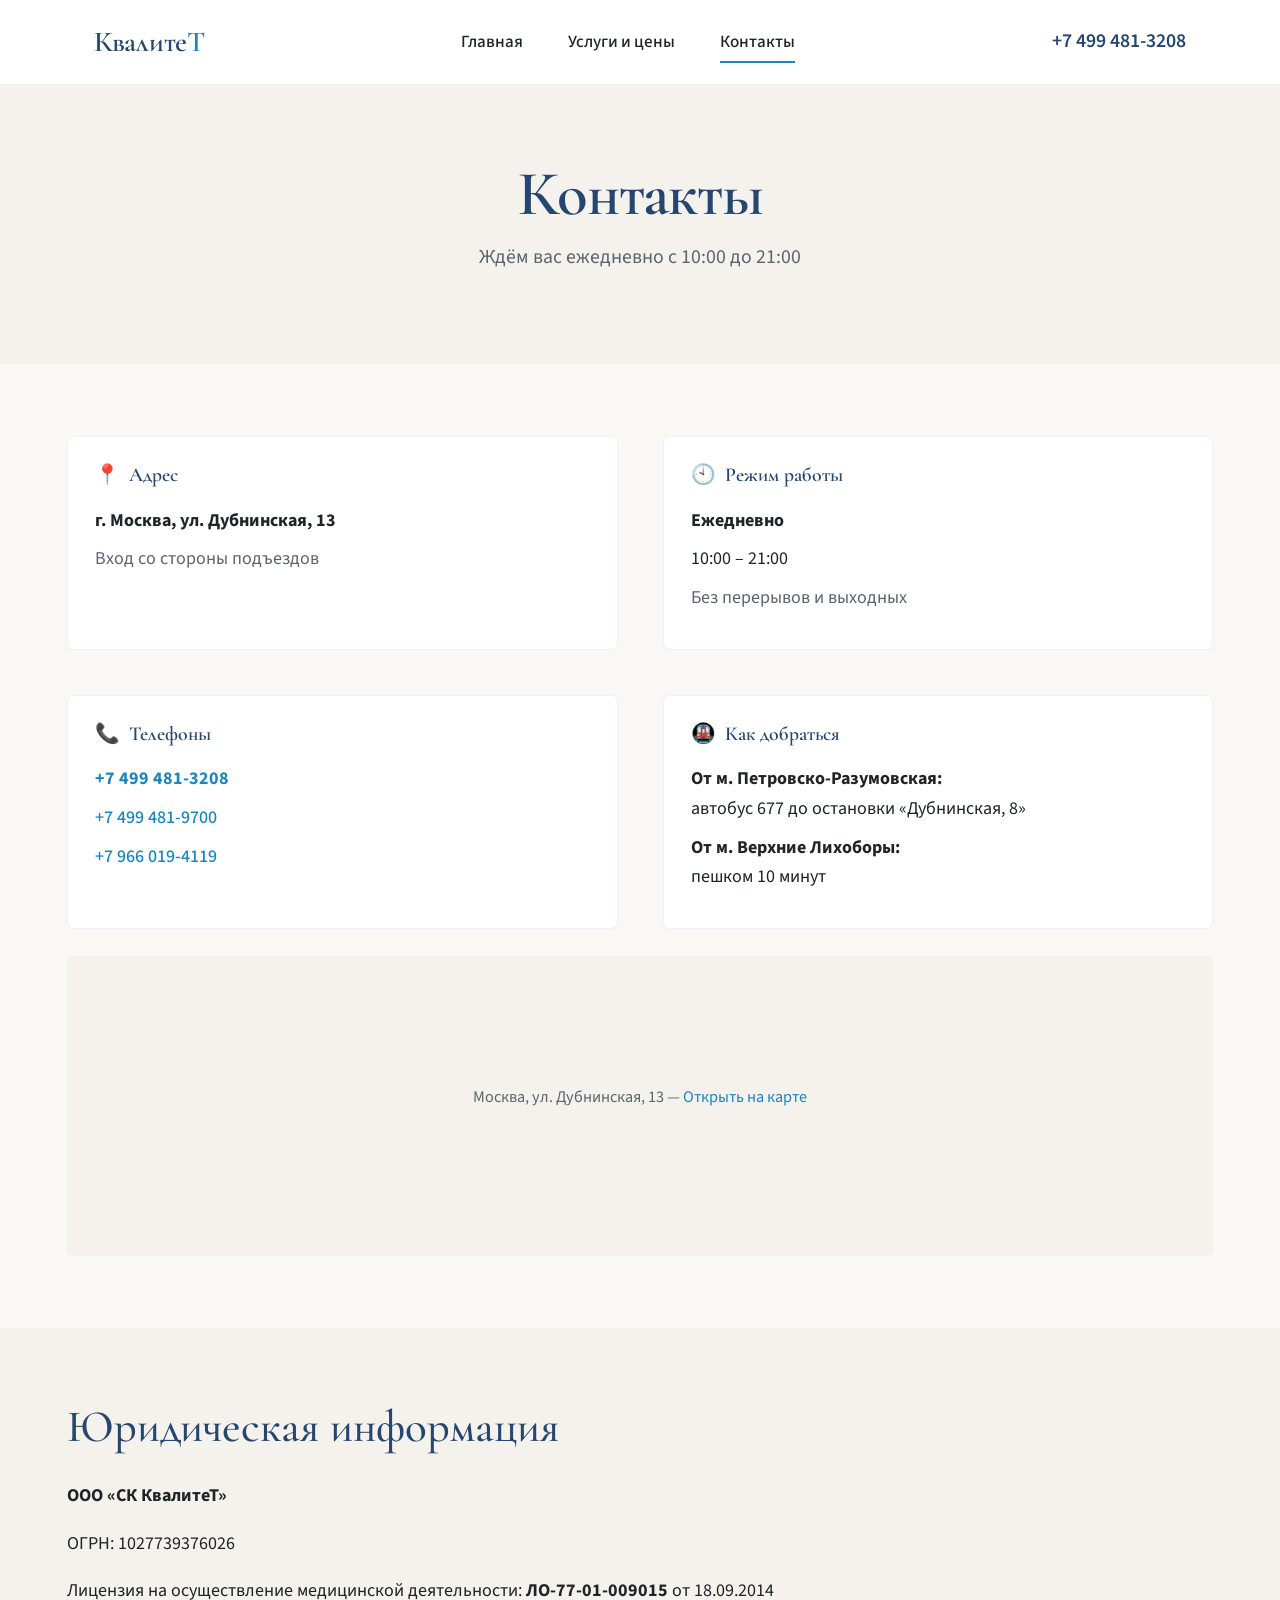
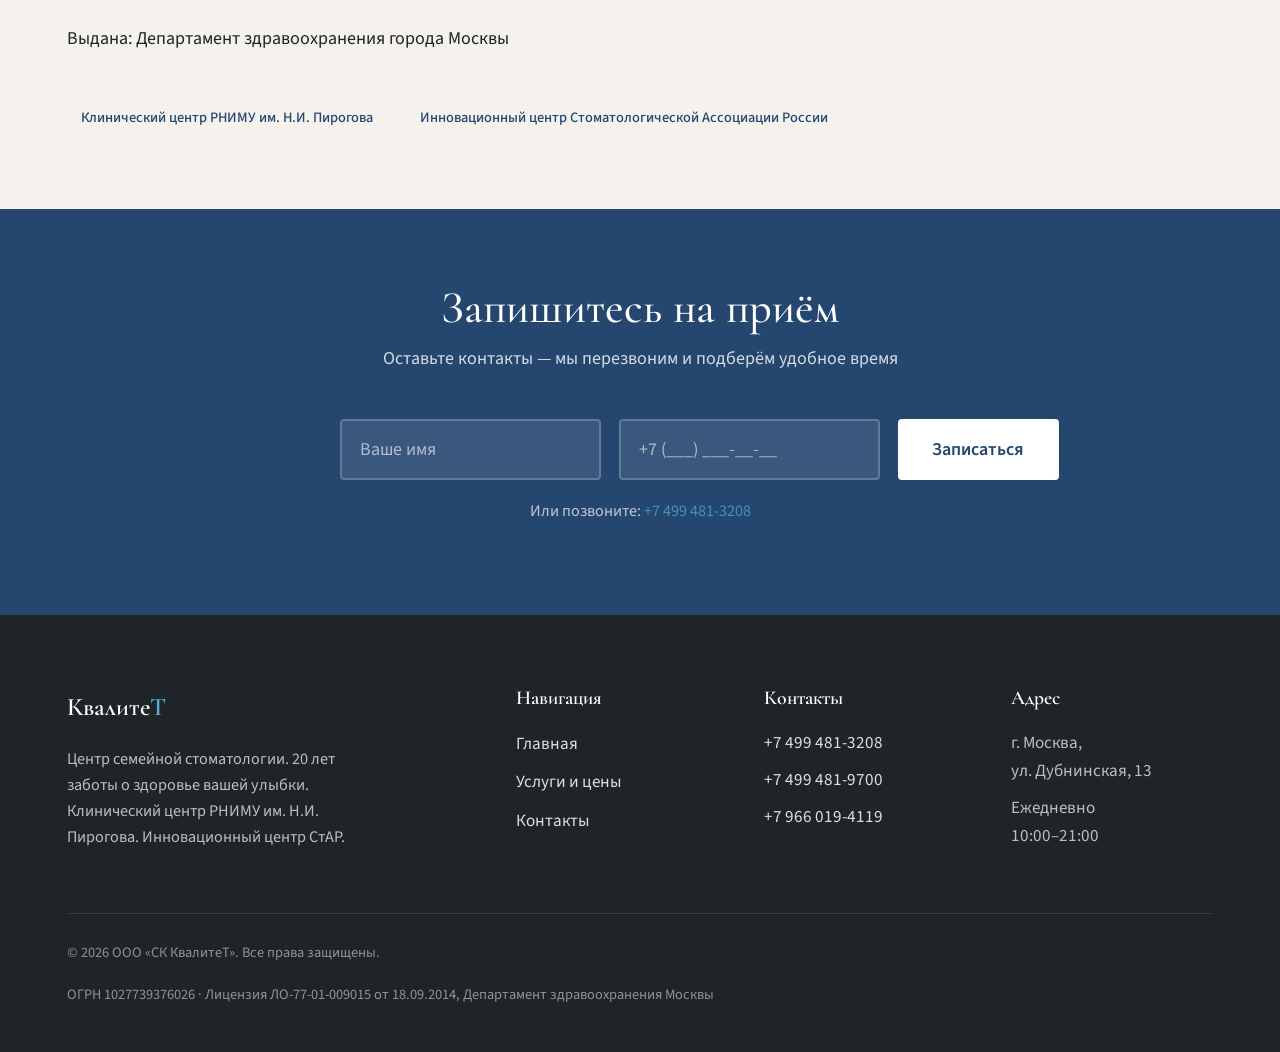
==== kvalitet-clinic/kontakty.html @ bce3b090 "feat: add КвалитеТ dental clinic static redesign demo Modern, mobile-first redesign of qualityclinic" ====
<!DOCTYPE html>
<html lang="ru">
<head>
  <meta charset="UTF-8">
  <meta name="viewport" content="width=device-width, initial-scale=1.0">
  <title>Контакты — КвалитеТ</title>
  <meta name="description" content="Контакты стоматологии КвалитеТ: адрес, телефоны, как добраться. Москва, ул. Дубнинская, 13.">
  
  <!-- Fonts -->
  <link rel="preconnect" href="https://fonts.googleapis.com">
  <link rel="preconnect" href="https://fonts.gstatic.com" crossorigin>
  <link href="https://fonts.googleapis.com/css2?family=Cormorant+Garamond:ital,wght@0,400;0,500;0,600;1,400;1,500&family=Source+Sans+3:wght@400;500;600&display=swap" rel="stylesheet">
  
  <link rel="stylesheet" href="css/style.css">
</head>
<body>

  <!-- HEADER -->
  <header class="header">
    <div class="container">
      <div class="header__inner">
        <a href="index.html" class="logo">Квалите<span>Т</span></a>
        
        <nav class="nav">
          <ul class="nav__list">
            <li><a href="index.html" class="nav__link">Главная</a></li>
            <li><a href="uslugi.html" class="nav__link">Услуги и цены</a></li>
            <li><a href="kontakty.html" class="nav__link nav__link--active">Контакты</a></li>
          </ul>
        </nav>
        
        <a href="tel:+74994813208" class="header__phone">+7 499 481-3208</a>
        
        <button class="menu-toggle" aria-label="Меню" onclick="toggleMobileNav()">
          <span></span>
          <span></span>
          <span></span>
        </button>
      </div>
      
      <nav class="mobile-nav" id="mobileNav">
        <ul class="mobile-nav__list">
          <li><a href="index.html" class="mobile-nav__link">Главная</a></li>
          <li><a href="uslugi.html" class="mobile-nav__link">Услуги и цены</a></li>
          <li><a href="kontakty.html" class="mobile-nav__link">Контакты</a></li>
        </ul>
      </nav>
    </div>
  </header>

  <!-- PAGE HEADER -->
  <section class="page-header">
    <div class="container">
      <h1>Контакты</h1>
      <p class="page-header__subtitle">Ждём вас ежедневно с 10:00 до 21:00</p>
    </div>
  </section>

  <!-- CONTACTS -->
  <section class="section">
    <div class="container">
      <div class="contact-grid">
        
        <div class="contact-block">
          <h3 class="contact-block__title">
            <span class="contact-block__icon">📍</span>
            Адрес
          </h3>
          <p><strong>г. Москва, ул. Дубнинская, 13</strong></p>
          <p class="text-muted">Вход со стороны подъездов</p>
        </div>
        
        <div class="contact-block">
          <h3 class="contact-block__title">
            <span class="contact-block__icon">🕙</span>
            Режим работы
          </h3>
          <p><strong>Ежедневно</strong></p>
          <p>10:00 – 21:00</p>
          <p class="text-muted">Без перерывов и выходных</p>
        </div>
        
        <div class="contact-block">
          <h3 class="contact-block__title">
            <span class="contact-block__icon">📞</span>
            Телефоны
          </h3>
          <p><a href="tel:+74994813208"><strong>+7 499 481-3208</strong></a></p>
          <p><a href="tel:+74994819700">+7 499 481-9700</a></p>
          <p><a href="tel:+79660194119">+7 966 019-4119</a></p>
        </div>
        
        <div class="contact-block">
          <h3 class="contact-block__title">
            <span class="contact-block__icon">🚇</span>
            Как добраться
          </h3>
          <p><strong>От м. Петровско-Разумовская:</strong><br>автобус 677 до остановки «Дубнинская, 8»</p>
          <p><strong>От м. Верхние Лихоборы:</strong><br>пешком 10 минут</p>
        </div>
        
      </div>
      
      <!-- Map placeholder -->
      <div class="map-placeholder">
        <p>Москва, ул. Дубнинская, 13 — <a href="https://yandex.ru/maps/-/CDuuJA~f" target="_blank" rel="noopener">Открыть на карте</a></p>
      </div>
    </div>
  </section>

  <!-- LICENSE INFO -->
  <section class="section section--alt">
    <div class="container">
      <h2>Юридическая информация</h2>
      
      <div style="margin-top: var(--space-md);">
        <p><strong>ООО «СК КвалитеТ»</strong></p>
        <p>ОГРН: 1027739376026</p>
        <p>Лицензия на осуществление медицинской деятельности: <strong>ЛО-77-01-009015</strong> от 18.09.2014</p>
        <p>Выдана: Департамент здравоохранения города Москвы</p>
      </div>
      
      <div class="about__badges" style="margin-top: var(--space-lg);">
        <span class="badge">Клинический центр РНИМУ им. Н.И. Пирогова</span>
        <span class="badge">Инновационный центр Стоматологической Ассоциации России</span>
      </div>
    </div>
  </section>

  <!-- BOOKING -->
  <section class="section section--navy booking" id="booking">
    <div class="container">
      <div class="booking__inner">
        <h2>Запишитесь на приём</h2>
        <p class="booking__subtitle">Оставьте контакты — мы перезвоним и подберём удобное время</p>
        
        <form class="booking-form" onsubmit="handleSubmit(event)">
          <input type="text" class="form-input" placeholder="Ваше имя" required>
          <input type="tel" class="form-input" placeholder="+7 (___) ___-__-__" required>
          <button type="submit" class="btn btn--primary">Записаться</button>
        </form>
        
        <p class="text-sm" style="margin-top: var(--space-sm); opacity: 0.7;">
          Или позвоните: <a href="tel:+74994813208" style="color: var(--cyan-light);">+7 499 481-3208</a>
        </p>
      </div>
    </div>
  </section>

  <!-- FOOTER -->
  <footer class="footer">
    <div class="container">
      <div class="footer__grid">
        <div class="footer__brand">
          <div class="footer__logo">Квалите<span>Т</span></div>
          <p class="footer__desc">
            Центр семейной стоматологии. 20 лет заботы о здоровье вашей улыбки. 
            Клинический центр РНИМУ им. Н.И. Пирогова. Инновационный центр СтАР.
          </p>
        </div>
        
        <div>
          <h4 class="footer__title">Навигация</h4>
          <ul class="footer__list">
            <li><a href="index.html">Главная</a></li>
            <li><a href="uslugi.html">Услуги и цены</a></li>
            <li><a href="kontakty.html">Контакты</a></li>
          </ul>
        </div>
        
        <div>
          <h4 class="footer__title">Контакты</h4>
          <p class="footer__contact-item"><a href="tel:+74994813208">+7 499 481-3208</a></p>
          <p class="footer__contact-item"><a href="tel:+74994819700">+7 499 481-9700</a></p>
          <p class="footer__contact-item"><a href="tel:+79660194119">+7 966 019-4119</a></p>
        </div>
        
        <div>
          <h4 class="footer__title">Адрес</h4>
          <p class="footer__contact-item">г. Москва,<br>ул. Дубнинская, 13</p>
          <p class="footer__contact-item">Ежедневно<br>10:00–21:00</p>
        </div>
      </div>
      
      <div class="footer__bottom">
        <p>© 2026 ООО «СК КвалитеТ». Все права защищены.</p>
        <p class="footer__legal">
          ОГРН 1027739376026 · Лицензия ЛО-77-01-009015 от 18.09.2014, Департамент здравоохранения Москвы
        </p>
      </div>
    </div>
  </footer>

  <script>
    function toggleMobileNav() {
      document.getElementById('mobileNav').classList.toggle('is-open');
    }
    
    function handleSubmit(e) {
      e.preventDefault();
      alert('Спасибо! Мы перезвоним вам в ближайшее время.');
    }
  </script>

</body>
</html>
---- kvalitet-clinic/css/style.css ----
/* КвалитеТ — Modern Redesign 2026 */
/* Brand colors from qualityclinic.ru */

:root {
  /* Brand palette */
  --cyan-primary: #1c85bc;
  --cyan-hover: #2a93c9;
  --cyan-light: #56b0d2;
  --navy: #24466f;
  --ink: #1e2428;
  --paper: #faf8f5;
  --paper-warm: #f5f2ed;
  --white: #ffffff;
  
  /* Typography scale */
  --font-display: 'Cormorant Garamond', Georgia, serif;
  --font-body: 'Source Sans 3', 'Segoe UI', sans-serif;
  
  /* Spacing */
  --space-xs: 0.5rem;
  --space-sm: 1rem;
  --space-md: 1.5rem;
  --space-lg: 2.5rem;
  --space-xl: 4rem;
  --space-2xl: 6rem;
  
  /* Transitions */
  --transition: 0.25s ease;
}

/* Reset & Base */
*, *::before, *::after {
  box-sizing: border-box;
  margin: 0;
  padding: 0;
}

html {
  font-size: 18px;
  scroll-behavior: smooth;
}

body {
  font-family: var(--font-body);
  font-weight: 400;
  line-height: 1.65;
  color: var(--ink);
  background-color: var(--paper);
  -webkit-font-smoothing: antialiased;
}

img {
  max-width: 100%;
  height: auto;
  display: block;
}

a {
  color: var(--cyan-primary);
  text-decoration: none;
  transition: color var(--transition);
}

a:hover {
  color: var(--navy);
}

/* Typography */
h1, h2, h3, h4 {
  font-family: var(--font-display);
  font-weight: 500;
  line-height: 1.2;
  color: var(--navy);
}

h1 {
  font-size: clamp(2.2rem, 5vw, 3.5rem);
  font-weight: 600;
  letter-spacing: -0.02em;
}

h2 {
  font-size: clamp(1.8rem, 4vw, 2.5rem);
  margin-bottom: var(--space-md);
}

h3 {
  font-size: clamp(1.3rem, 3vw, 1.6rem);
  margin-bottom: var(--space-sm);
}

p {
  margin-bottom: var(--space-sm);
}

.text-sm {
  font-size: 0.9rem;
}

.text-muted {
  color: #5a6570;
}

/* Layout */
.container {
  width: 100%;
  max-width: 1200px;
  margin: 0 auto;
  padding: 0 var(--space-md);
}

.section {
  padding: var(--space-xl) 0;
}

.section--alt {
  background-color: var(--paper-warm);
}

.section--navy {
  background-color: var(--navy);
  color: var(--white);
}

.section--navy h2,
.section--navy h3 {
  color: var(--white);
}

/* ===================== */
/* HEADER */
/* ===================== */
.header {
  position: sticky;
  top: 0;
  z-index: 100;
  background: var(--white);
  border-bottom: 1px solid rgba(0,0,0,0.06);
}

.header__inner {
  display: flex;
  align-items: center;
  justify-content: space-between;
  padding: var(--space-sm) var(--space-md);
  gap: var(--space-md);
}

.logo {
  font-family: var(--font-display);
  font-size: 1.6rem;
  font-weight: 600;
  color: var(--navy);
  letter-spacing: -0.01em;
}

.logo span {
  color: var(--cyan-primary);
}

.nav {
  display: none;
}

.nav__list {
  display: flex;
  gap: var(--space-lg);
  list-style: none;
}

.nav__link {
  font-size: 0.95rem;
  font-weight: 500;
  color: var(--ink);
  padding: var(--space-xs) 0;
  position: relative;
}

.nav__link::after {
  content: '';
  position: absolute;
  bottom: 0;
  left: 0;
  width: 0;
  height: 2px;
  background: var(--cyan-primary);
  transition: width var(--transition);
}

.nav__link:hover::after,
.nav__link--active::after {
  width: 100%;
}

.nav__link:hover {
  color: var(--cyan-primary);
}

.header__phone {
  font-weight: 600;
  font-size: 1.1rem;
  color: var(--navy);
  white-space: nowrap;
}

.header__phone:hover {
  color: var(--cyan-primary);
}

/* Mobile menu toggle */
.menu-toggle {
  display: flex;
  flex-direction: column;
  gap: 5px;
  background: none;
  border: none;
  cursor: pointer;
  padding: var(--space-xs);
}

.menu-toggle span {
  display: block;
  width: 24px;
  height: 2px;
  background: var(--navy);
  transition: var(--transition);
}

@media (min-width: 768px) {
  .nav {
    display: block;
  }
  .menu-toggle {
    display: none;
  }
}

/* Mobile nav */
.mobile-nav {
  display: none;
  position: absolute;
  top: 100%;
  left: 0;
  right: 0;
  background: var(--white);
  border-bottom: 1px solid rgba(0,0,0,0.06);
  padding: var(--space-md);
}

.mobile-nav.is-open {
  display: block;
}

.mobile-nav__list {
  list-style: none;
  display: flex;
  flex-direction: column;
  gap: var(--space-sm);
}

.mobile-nav__link {
  display: block;
  font-size: 1.1rem;
  font-weight: 500;
  color: var(--ink);
  padding: var(--space-xs) 0;
}

/* ===================== */
/* HERO */
/* ===================== */
.hero {
  padding: var(--space-xl) 0 var(--space-2xl);
  min-height: 70vh;
  display: flex;
  align-items: center;
  background: linear-gradient(135deg, var(--paper) 0%, var(--paper-warm) 100%);
  position: relative;
  overflow: hidden;
}

.hero::before {
  content: '';
  position: absolute;
  top: -50%;
  right: -20%;
  width: 60%;
  height: 200%;
  background: radial-gradient(ellipse at center, rgba(28, 133, 188, 0.06) 0%, transparent 70%);
  pointer-events: none;
}

.hero__content {
  max-width: 640px;
  position: relative;
  z-index: 1;
}

.hero__eyebrow {
  display: inline-block;
  font-size: 0.85rem;
  font-weight: 600;
  text-transform: uppercase;
  letter-spacing: 0.1em;
  color: var(--cyan-primary);
  margin-bottom: var(--space-sm);
}

.hero__title {
  margin-bottom: var(--space-md);
}

.hero__subtitle {
  font-size: 1.15rem;
  color: #4a5560;
  margin-bottom: var(--space-lg);
  max-width: 520px;
}

.hero__actions {
  display: flex;
  flex-wrap: wrap;
  gap: var(--space-sm);
  align-items: center;
}

/* ===================== */
/* BUTTONS */
/* ===================== */
.btn {
  display: inline-flex;
  align-items: center;
  justify-content: center;
  gap: var(--space-xs);
  padding: 0.9rem 1.8rem;
  font-family: var(--font-body);
  font-size: 1rem;
  font-weight: 600;
  border-radius: 4px;
  border: 2px solid transparent;
  cursor: pointer;
  transition: all var(--transition);
  text-align: center;
}

.btn--primary {
  background: var(--cyan-primary);
  color: var(--white);
  border-color: var(--cyan-primary);
}

.btn--primary:hover {
  background: var(--navy);
  border-color: var(--navy);
  color: var(--white);
}

.btn--outline {
  background: transparent;
  color: var(--navy);
  border-color: var(--navy);
}

.btn--outline:hover {
  background: var(--navy);
  color: var(--white);
}

.btn--sm {
  padding: 0.6rem 1.2rem;
  font-size: 0.9rem;
}

/* ===================== */
/* ABOUT / QUOTE */
/* ===================== */
.about {
  display: grid;
  gap: var(--space-lg);
}

.about__quote {
  font-family: var(--font-display);
  font-size: clamp(1.2rem, 3vw, 1.5rem);
  font-style: italic;
  color: var(--navy);
  line-height: 1.5;
  position: relative;
  padding-left: var(--space-md);
  border-left: 3px solid var(--cyan-primary);
}

.about__author {
  margin-top: var(--space-md);
  font-style: normal;
  font-family: var(--font-body);
  font-size: 1rem;
}

.about__author strong {
  display: block;
  font-weight: 600;
  color: var(--ink);
}

.about__author span {
  color: #5a6570;
  font-size: 0.9rem;
}

.about__badges {
  display: flex;
  flex-wrap: wrap;
  gap: var(--space-sm);
  margin-top: var(--space-md);
}

.badge {
  display: inline-block;
  padding: 0.4rem 0.8rem;
  font-size: 0.8rem;
  font-weight: 500;
  background: var(--paper-warm);
  color: var(--navy);
  border-radius: 3px;
}

/* ===================== */
/* SERVICES */
/* ===================== */
.services-grid {
  display: grid;
  grid-template-columns: repeat(auto-fit, minmax(280px, 1fr));
  gap: var(--space-md);
}

.service-card {
  padding: var(--space-md);
  background: var(--white);
  border: 1px solid rgba(0,0,0,0.06);
  border-radius: 6px;
  transition: all var(--transition);
}

.service-card:hover {
  border-color: var(--cyan-light);
  box-shadow: 0 8px 30px rgba(28, 133, 188, 0.08);
}

.service-card__icon {
  width: 48px;
  height: 48px;
  display: flex;
  align-items: center;
  justify-content: center;
  background: linear-gradient(135deg, var(--cyan-primary) 0%, var(--cyan-hover) 100%);
  color: var(--white);
  border-radius: 8px;
  margin-bottom: var(--space-sm);
  font-size: 1.4rem;
}

.service-card__title {
  font-family: var(--font-display);
  font-size: 1.2rem;
  font-weight: 600;
  color: var(--navy);
  margin-bottom: var(--space-xs);
}

.service-card__desc {
  font-size: 0.95rem;
  color: #5a6570;
  margin-bottom: 0;
}

.service-card__price {
  margin-top: var(--space-sm);
  font-size: 0.9rem;
  font-weight: 600;
  color: var(--cyan-primary);
}

/* ===================== */
/* DOCTORS */
/* ===================== */
.doctors-grid {
  display: grid;
  grid-template-columns: repeat(auto-fit, minmax(260px, 1fr));
  gap: var(--space-md);
}

.doctor-card {
  text-align: center;
  padding: var(--space-md);
}

.doctor-card__avatar {
  width: 100px;
  height: 100px;
  margin: 0 auto var(--space-sm);
  background: linear-gradient(135deg, var(--cyan-light) 0%, var(--cyan-primary) 100%);
  border-radius: 50%;
  display: flex;
  align-items: center;
  justify-content: center;
  font-family: var(--font-display);
  font-size: 2rem;
  font-weight: 600;
  color: var(--white);
}

.doctor-card__name {
  font-family: var(--font-display);
  font-size: 1.15rem;
  font-weight: 600;
  color: var(--navy);
  margin-bottom: var(--space-xs);
}

.doctor-card__title {
  font-size: 0.9rem;
  color: #5a6570;
}

/* ===================== */
/* REVIEWS */
/* ===================== */
.reviews-grid {
  display: grid;
  gap: var(--space-md);
}

@media (min-width: 768px) {
  .reviews-grid {
    grid-template-columns: repeat(2, 1fr);
  }
}

.review-card {
  padding: var(--space-md);
  background: var(--white);
  border-radius: 6px;
  border-left: 3px solid var(--cyan-primary);
}

.review-card__text {
  font-size: 1rem;
  margin-bottom: var(--space-sm);
  color: var(--ink);
}

.review-card__author {
  font-weight: 600;
  color: var(--navy);
}

.review-card__date {
  font-size: 0.85rem;
  color: #5a6570;
}

/* ===================== */
/* BOOKING STRIP */
/* ===================== */
.booking {
  padding: var(--space-xl) 0;
  text-align: center;
}

.booking__inner {
  max-width: 600px;
  margin: 0 auto;
}

.booking h2 {
  color: var(--white);
  margin-bottom: var(--space-xs);
}

.booking__subtitle {
  color: rgba(255,255,255,0.8);
  margin-bottom: var(--space-lg);
}

.booking-form {
  display: grid;
  gap: var(--space-sm);
}

@media (min-width: 600px) {
  .booking-form {
    grid-template-columns: 1fr 1fr auto;
  }
}

.form-input {
  padding: 0.9rem 1rem;
  font-family: var(--font-body);
  font-size: 1rem;
  border: 2px solid rgba(255,255,255,0.2);
  border-radius: 4px;
  background: rgba(255,255,255,0.1);
  color: var(--white);
  transition: border-color var(--transition);
}

.form-input::placeholder {
  color: rgba(255,255,255,0.6);
}

.form-input:focus {
  outline: none;
  border-color: var(--cyan-light);
  background: rgba(255,255,255,0.15);
}

.booking .btn--primary {
  background: var(--white);
  color: var(--navy);
  border-color: var(--white);
}

.booking .btn--primary:hover {
  background: var(--cyan-light);
  border-color: var(--cyan-light);
  color: var(--navy);
}

/* ===================== */
/* FOOTER */
/* ===================== */
.footer {
  background: var(--ink);
  color: rgba(255,255,255,0.7);
  padding: var(--space-xl) 0 var(--space-md);
}

.footer a {
  color: rgba(255,255,255,0.85);
}

.footer a:hover {
  color: var(--cyan-light);
}

.footer__grid {
  display: grid;
  gap: var(--space-lg);
  margin-bottom: var(--space-lg);
}

@media (min-width: 768px) {
  .footer__grid {
    grid-template-columns: 2fr 1fr 1fr 1fr;
  }
}

.footer__brand {
  max-width: 280px;
}

.footer__logo {
  font-family: var(--font-display);
  font-size: 1.4rem;
  font-weight: 600;
  color: var(--white);
  margin-bottom: var(--space-sm);
}

.footer__logo span {
  color: var(--cyan-light);
}

.footer__desc {
  font-size: 0.9rem;
  line-height: 1.6;
}

.footer__title {
  font-family: var(--font-display);
  font-size: 1.1rem;
  font-weight: 600;
  color: var(--white);
  margin-bottom: var(--space-sm);
}

.footer__list {
  list-style: none;
}

.footer__list li {
  margin-bottom: var(--space-xs);
}

.footer__list a {
  font-size: 0.95rem;
}

.footer__contact-item {
  margin-bottom: var(--space-xs);
  font-size: 0.95rem;
}

.footer__bottom {
  padding-top: var(--space-md);
  border-top: 1px solid rgba(255,255,255,0.1);
  font-size: 0.8rem;
  color: rgba(255,255,255,0.5);
}

.footer__legal {
  margin-top: var(--space-xs);
}

/* ===================== */
/* PRICE TABLES */
/* ===================== */
.price-section {
  margin-bottom: var(--space-xl);
}

.price-section:last-child {
  margin-bottom: 0;
}

.price-table {
  width: 100%;
  border-collapse: collapse;
  background: var(--white);
  border-radius: 6px;
  overflow: hidden;
  box-shadow: 0 2px 12px rgba(0,0,0,0.04);
}

.price-table th,
.price-table td {
  padding: var(--space-sm) var(--space-md);
  text-align: left;
  border-bottom: 1px solid rgba(0,0,0,0.06);
}

.price-table th {
  background: var(--navy);
  color: var(--white);
  font-weight: 600;
  font-size: 0.9rem;
}

.price-table tr:last-child td {
  border-bottom: none;
}

.price-table tr:hover td {
  background: var(--paper-warm);
}

.price-table td:last-child {
  text-align: right;
  font-weight: 600;
  color: var(--cyan-primary);
  white-space: nowrap;
}

/* ===================== */
/* CONTACTS PAGE */
/* ===================== */
.contact-grid {
  display: grid;
  gap: var(--space-lg);
}

@media (min-width: 768px) {
  .contact-grid {
    grid-template-columns: 1fr 1fr;
  }
}

.contact-block {
  padding: var(--space-md);
  background: var(--white);
  border-radius: 6px;
  border: 1px solid rgba(0,0,0,0.06);
}

.contact-block__title {
  font-family: var(--font-display);
  font-size: 1.1rem;
  font-weight: 600;
  color: var(--navy);
  margin-bottom: var(--space-sm);
  display: flex;
  align-items: center;
  gap: var(--space-xs);
}

.contact-block__icon {
  color: var(--cyan-primary);
}

.contact-block p {
  margin-bottom: var(--space-xs);
}

.contact-block a {
  font-weight: 500;
}

.map-placeholder {
  width: 100%;
  height: 300px;
  background: var(--paper-warm);
  border-radius: 6px;
  display: flex;
  align-items: center;
  justify-content: center;
  color: #5a6570;
  font-size: 0.9rem;
  margin-top: var(--space-md);
}

/* ===================== */
/* PAGE HEADER */
/* ===================== */
.page-header {
  padding: var(--space-xl) 0;
  background: var(--paper-warm);
  text-align: center;
}

.page-header h1 {
  margin-bottom: var(--space-xs);
}

.page-header__subtitle {
  color: #5a6570;
  font-size: 1.1rem;
}

/* ===================== */
/* UTILITIES */
/* ===================== */
.text-center {
  text-align: center;
}

.mb-0 {
  margin-bottom: 0;
}

.mb-sm {
  margin-bottom: var(--space-sm);
}

.mb-md {
  margin-bottom: var(--space-md);
}

.mb-lg {
  margin-bottom: var(--space-lg);
}

/* Section intro */
.section__header {
  max-width: 640px;
  margin-bottom: var(--space-lg);
}

.section__header--center {
  text-align: center;
  margin-left: auto;
  margin-right: auto;
}

/* Responsive adjustments */
@media (max-width: 480px) {
  html {
    font-size: 16px;
  }
  
  .hero {
    min-height: auto;
    padding: var(--space-lg) 0;
  }
  
  .section {
    padding: var(--space-lg) 0;
  }
}
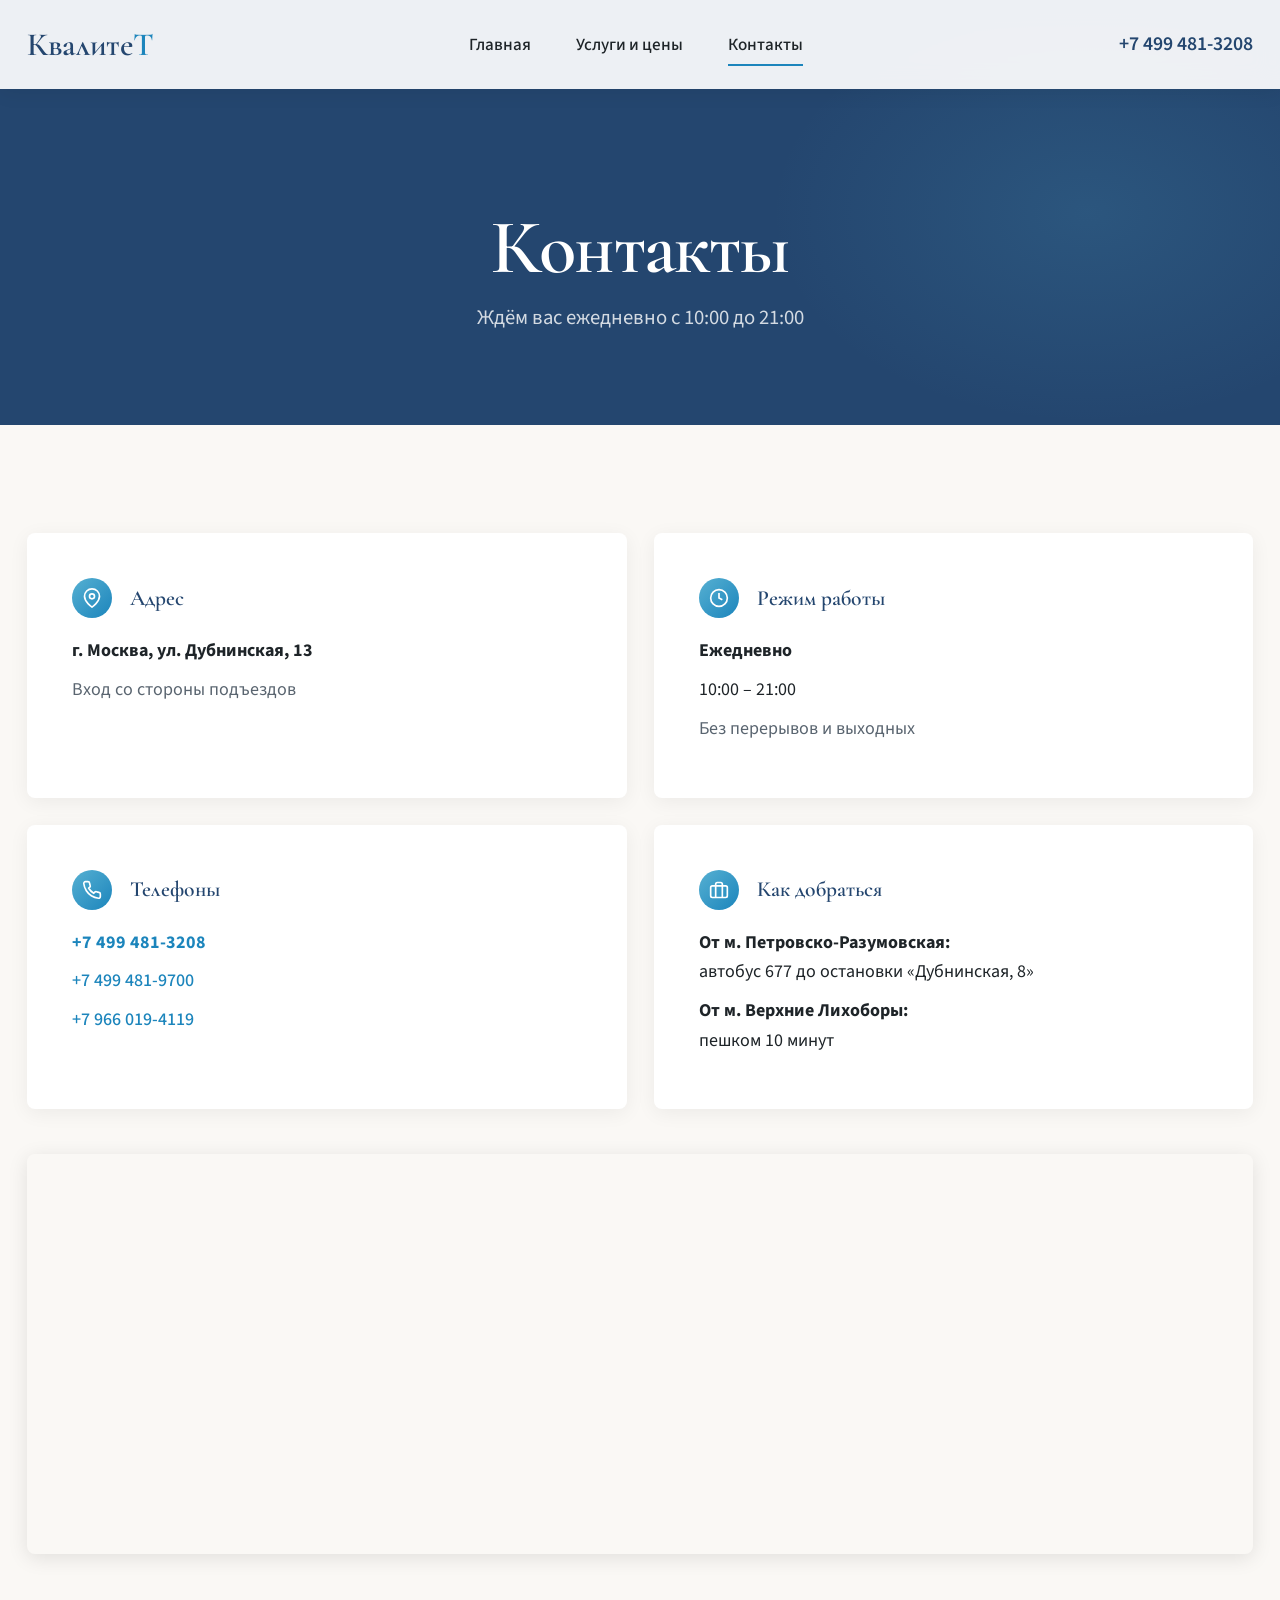
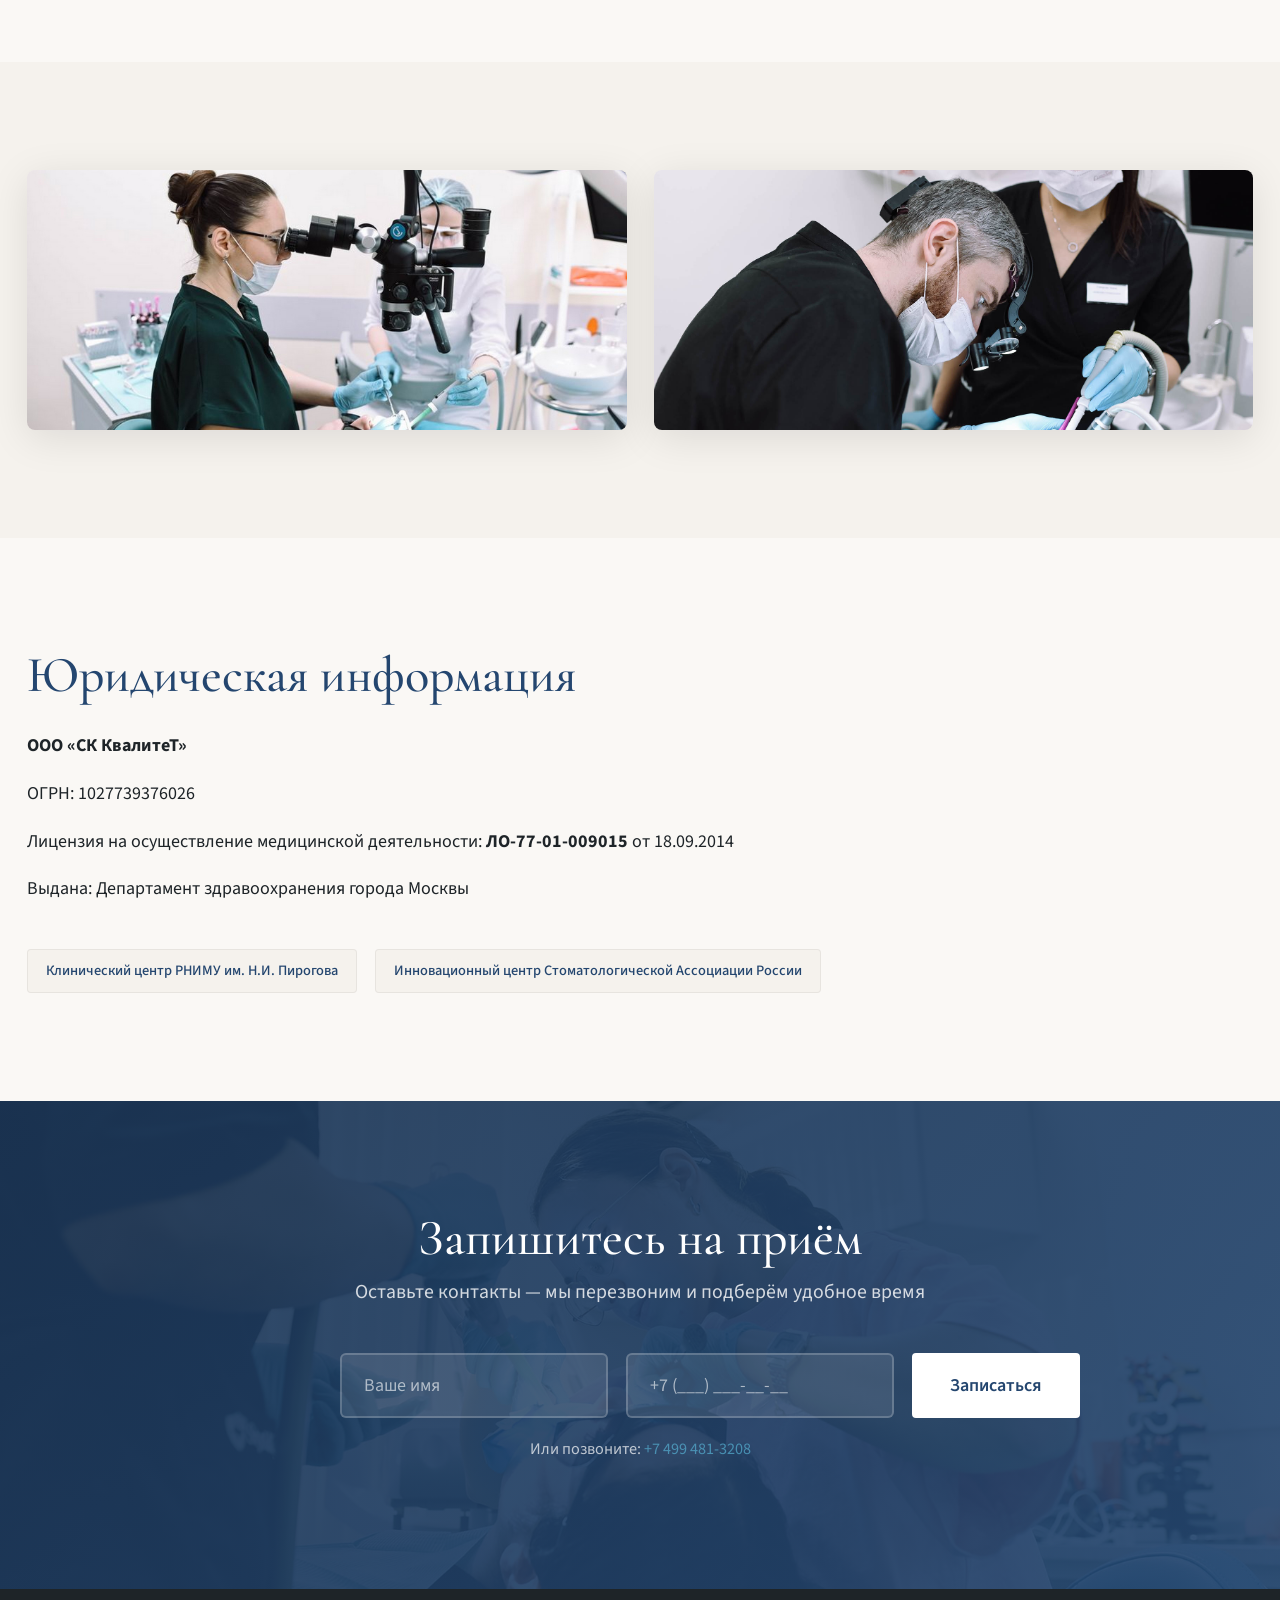
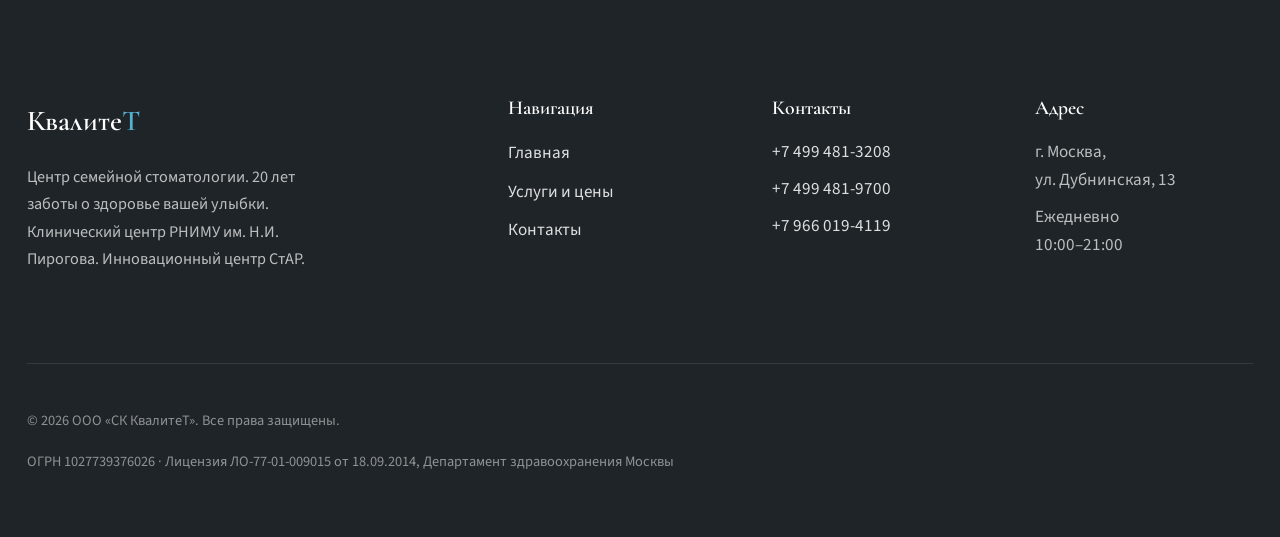
==== commit 593c047f: "feat(kvalitet-clinic): premium redesign with cinematic hero and real photos - Add full-bleed cinemat" ====
--- a/kvalitet-clinic/kontakty.html
+++ b/kvalitet-clinic/kontakty.html
@@ -16,7 +16,7 @@
 <body>
 
   <!-- HEADER -->
-  <header class="header">
+  <header class="header is-scrolled" id="header">
     <div class="container">
       <div class="header__inner">
         <a href="index.html" class="logo">Квалите<span>Т</span></a>
@@ -61,18 +61,22 @@
     <div class="container">
       <div class="contact-grid">
         
-        <div class="contact-block">
-          <h3 class="contact-block__title">
-            <span class="contact-block__icon">📍</span>
+        <div class="contact-block fade-in">
+          <h3 class="contact-block__title">
+            <span class="contact-block__icon">
+              <svg viewBox="0 0 24 24"><path d="M21 10c0 7-9 13-9 13s-9-6-9-13a9 9 0 0 1 18 0z"/><circle cx="12" cy="10" r="3"/></svg>
+            </span>
             Адрес
           </h3>
           <p><strong>г. Москва, ул. Дубнинская, 13</strong></p>
           <p class="text-muted">Вход со стороны подъездов</p>
         </div>
         
-        <div class="contact-block">
-          <h3 class="contact-block__title">
-            <span class="contact-block__icon">🕙</span>
+        <div class="contact-block fade-in">
+          <h3 class="contact-block__title">
+            <span class="contact-block__icon">
+              <svg viewBox="0 0 24 24"><circle cx="12" cy="12" r="10"/><polyline points="12 6 12 12 16 14"/></svg>
+            </span>
             Режим работы
           </h3>
           <p><strong>Ежедневно</strong></p>
@@ -80,9 +84,11 @@
           <p class="text-muted">Без перерывов и выходных</p>
         </div>
         
-        <div class="contact-block">
-          <h3 class="contact-block__title">
-            <span class="contact-block__icon">📞</span>
+        <div class="contact-block fade-in">
+          <h3 class="contact-block__title">
+            <span class="contact-block__icon">
+              <svg viewBox="0 0 24 24"><path d="M22 16.92v3a2 2 0 0 1-2.18 2 19.79 19.79 0 0 1-8.63-3.07 19.5 19.5 0 0 1-6-6 19.79 19.79 0 0 1-3.07-8.67A2 2 0 0 1 4.11 2h3a2 2 0 0 1 2 1.72 12.84 12.84 0 0 0 .7 2.81 2 2 0 0 1-.45 2.11L8.09 9.91a16 16 0 0 0 6 6l1.27-1.27a2 2 0 0 1 2.11-.45 12.84 12.84 0 0 0 2.81.7A2 2 0 0 1 22 16.92z"/></svg>
+            </span>
             Телефоны
           </h3>
           <p><a href="tel:+74994813208"><strong>+7 499 481-3208</strong></a></p>
@@ -90,9 +96,11 @@
           <p><a href="tel:+79660194119">+7 966 019-4119</a></p>
         </div>
         
-        <div class="contact-block">
-          <h3 class="contact-block__title">
-            <span class="contact-block__icon">🚇</span>
+        <div class="contact-block fade-in">
+          <h3 class="contact-block__title">
+            <span class="contact-block__icon">
+              <svg viewBox="0 0 24 24"><rect x="2" y="7" width="20" height="14" rx="2" ry="2"/><path d="M16 21V5a2 2 0 0 0-2-2h-4a2 2 0 0 0-2 2v16"/></svg>
+            </span>
             Как добраться
           </h3>
           <p><strong>От м. Петровско-Разумовская:</strong><br>автобус 677 до остановки «Дубнинская, 8»</p>
@@ -101,26 +109,43 @@
         
       </div>
       
-      <!-- Map placeholder -->
-      <div class="map-placeholder">
-        <p>Москва, ул. Дубнинская, 13 — <a href="https://yandex.ru/maps/-/CDuuJA~f" target="_blank" rel="noopener">Открыть на карте</a></p>
+      <!-- Map -->
+      <div class="map-container fade-in">
+        <iframe 
+          src="https://yandex.ru/map-widget/v1/?um=constructor%3A1a1a1a1a1a1a1a1a1a1a1a1a1a1a1a1a1a1a1a1a&amp;source=constructor&amp;ll=37.545259%2C55.871424&amp;z=16&amp;pt=37.545259%2C55.871424%2Cpm2blm"
+          allowfullscreen="true"
+          loading="lazy"
+          title="Карта: КвалитеТ, ул. Дубнинская, 13">
+        </iframe>
+      </div>
+    </div>
+  </section>
+
+  <!-- CLINIC PHOTO -->
+  <section class="section section--alt">
+    <div class="container">
+      <div style="display: grid; gap: var(--space-lg); align-items: center;" class="fade-in">
+        <div style="display: grid; grid-template-columns: repeat(auto-fit, minmax(280px, 1fr)); gap: var(--space-md);">
+          <img src="img/microscope.jpg" alt="Лечение под микроскопом в клинике КвалитеТ" style="border-radius: 8px; box-shadow: 0 8px 40px rgba(0,0,0,0.1); width: 100%; height: 260px; object-fit: cover;">
+          <img src="img/dentist-loupes.jpg" alt="Работа с увеличением в клинике КвалитеТ" style="border-radius: 8px; box-shadow: 0 8px 40px rgba(0,0,0,0.1); width: 100%; height: 260px; object-fit: cover;">
+        </div>
       </div>
     </div>
   </section>
 
   <!-- LICENSE INFO -->
-  <section class="section section--alt">
-    <div class="container">
-      <h2>Юридическая информация</h2>
-      
-      <div style="margin-top: var(--space-md);">
+  <section class="section">
+    <div class="container">
+      <h2 class="fade-in">Юридическая информация</h2>
+      
+      <div style="margin-top: var(--space-md);" class="fade-in">
         <p><strong>ООО «СК КвалитеТ»</strong></p>
         <p>ОГРН: 1027739376026</p>
         <p>Лицензия на осуществление медицинской деятельности: <strong>ЛО-77-01-009015</strong> от 18.09.2014</p>
         <p>Выдана: Департамент здравоохранения города Москвы</p>
       </div>
       
-      <div class="about__badges" style="margin-top: var(--space-lg);">
+      <div class="about__badges fade-in" style="margin-top: var(--space-lg); padding-left: 0;">
         <span class="badge">Клинический центр РНИМУ им. Н.И. Пирогова</span>
         <span class="badge">Инновационный центр Стоматологической Ассоциации России</span>
       </div>
@@ -129,8 +154,12 @@
 
   <!-- BOOKING -->
   <section class="section section--navy booking" id="booking">
-    <div class="container">
-      <div class="booking__inner">
+    <div class="booking__bg">
+      <img src="img/hero-treatment.jpg" alt="">
+    </div>
+    <div class="booking__overlay"></div>
+    <div class="container">
+      <div class="booking__inner fade-in">
         <h2>Запишитесь на приём</h2>
         <p class="booking__subtitle">Оставьте контакты — мы перезвоним и подберём удобное время</p>
         
@@ -192,14 +221,44 @@
   </footer>
 
   <script>
+    // Mobile nav toggle
     function toggleMobileNav() {
       document.getElementById('mobileNav').classList.toggle('is-open');
     }
     
+    // Form handler
     function handleSubmit(e) {
       e.preventDefault();
       alert('Спасибо! Мы перезвоним вам в ближайшее время.');
     }
+    
+    // Intersection Observer for fade-in animations
+    const observerOptions = {
+      root: null,
+      rootMargin: '0px',
+      threshold: 0.1
+    };
+    
+    const fadeObserver = new IntersectionObserver((entries) => {
+      entries.forEach(entry => {
+        if (entry.isIntersecting) {
+          entry.target.classList.add('is-visible');
+          fadeObserver.unobserve(entry.target);
+        }
+      });
+    }, observerOptions);
+    
+    // Observe all fade-in elements
+    document.querySelectorAll('.fade-in').forEach(el => {
+      fadeObserver.observe(el);
+    });
+    
+    // Respect reduced motion
+    if (window.matchMedia('(prefers-reduced-motion: reduce)').matches) {
+      document.querySelectorAll('.fade-in').forEach(el => {
+        el.classList.add('is-visible');
+      });
+    }
   </script>
 
 </body>
--- a/kvalitet-clinic/css/style.css
+++ b/kvalitet-clinic/css/style.css
@@ -1,4 +1,4 @@
-/* КвалитеТ — Modern Redesign 2026 */
+/* КвалитеТ — Premium Redesign 2026 */
 /* Brand colors from qualityclinic.ru */
 
 :root {
@@ -7,12 +7,13 @@
   --cyan-hover: #2a93c9;
   --cyan-light: #56b0d2;
   --navy: #24466f;
+  --navy-dark: #1a3454;
   --ink: #1e2428;
   --paper: #faf8f5;
   --paper-warm: #f5f2ed;
   --white: #ffffff;
   
-  /* Typography scale */
+  /* Typography */
   --font-display: 'Cormorant Garamond', Georgia, serif;
   --font-body: 'Source Sans 3', 'Segoe UI', sans-serif;
   
@@ -23,9 +24,11 @@
   --space-lg: 2.5rem;
   --space-xl: 4rem;
   --space-2xl: 6rem;
+  --space-3xl: 8rem;
   
   /* Transitions */
-  --transition: 0.25s ease;
+  --transition: 0.3s cubic-bezier(0.4, 0, 0.2, 1);
+  --transition-slow: 0.6s cubic-bezier(0.4, 0, 0.2, 1);
 }
 
 /* Reset & Base */
@@ -47,6 +50,7 @@
   color: var(--ink);
   background-color: var(--paper);
   -webkit-font-smoothing: antialiased;
+  overflow-x: hidden;
 }
 
 img {
@@ -69,18 +73,18 @@
 h1, h2, h3, h4 {
   font-family: var(--font-display);
   font-weight: 500;
-  line-height: 1.2;
+  line-height: 1.15;
   color: var(--navy);
 }
 
 h1 {
-  font-size: clamp(2.2rem, 5vw, 3.5rem);
+  font-size: clamp(2.5rem, 6vw, 4.5rem);
   font-weight: 600;
   letter-spacing: -0.02em;
 }
 
 h2 {
-  font-size: clamp(1.8rem, 4vw, 2.5rem);
+  font-size: clamp(1.8rem, 4vw, 2.8rem);
   margin-bottom: var(--space-md);
 }
 
@@ -104,13 +108,13 @@
 /* Layout */
 .container {
   width: 100%;
-  max-width: 1200px;
+  max-width: 1280px;
   margin: 0 auto;
   padding: 0 var(--space-md);
 }
 
 .section {
-  padding: var(--space-xl) 0;
+  padding: var(--space-2xl) 0;
 }
 
 .section--alt {
@@ -128,33 +132,76 @@
 }
 
 /* ===================== */
+/* SCROLL ANIMATIONS */
+/* ===================== */
+.fade-in {
+  opacity: 0;
+  transform: translateY(30px);
+  transition: opacity var(--transition-slow), transform var(--transition-slow);
+}
+
+.fade-in.is-visible {
+  opacity: 1;
+  transform: translateY(0);
+}
+
+@media (prefers-reduced-motion: reduce) {
+  .fade-in {
+    opacity: 1;
+    transform: none;
+    transition: none;
+  }
+  .hero__bg {
+    animation: none !important;
+  }
+}
+
+/* ===================== */
 /* HEADER */
 /* ===================== */
 .header {
-  position: sticky;
+  position: fixed;
   top: 0;
-  z-index: 100;
-  background: var(--white);
-  border-bottom: 1px solid rgba(0,0,0,0.06);
+  left: 0;
+  right: 0;
+  z-index: 1000;
+  background: transparent;
+  transition: background var(--transition), backdrop-filter var(--transition), box-shadow var(--transition);
+}
+
+.header.is-scrolled {
+  background: rgba(255, 255, 255, 0.92);
+  backdrop-filter: blur(12px);
+  -webkit-backdrop-filter: blur(12px);
+  box-shadow: 0 2px 20px rgba(0, 0, 0, 0.08);
 }
 
 .header__inner {
   display: flex;
   align-items: center;
   justify-content: space-between;
-  padding: var(--space-sm) var(--space-md);
+  padding: var(--space-sm) 0;
   gap: var(--space-md);
 }
 
 .logo {
   font-family: var(--font-display);
-  font-size: 1.6rem;
-  font-weight: 600;
+  font-size: 1.8rem;
+  font-weight: 600;
+  color: var(--white);
+  letter-spacing: -0.01em;
+  transition: color var(--transition);
+}
+
+.header.is-scrolled .logo {
   color: var(--navy);
-  letter-spacing: -0.01em;
 }
 
 .logo span {
+  color: var(--cyan-light);
+}
+
+.header.is-scrolled .logo span {
   color: var(--cyan-primary);
 }
 
@@ -171,9 +218,14 @@
 .nav__link {
   font-size: 0.95rem;
   font-weight: 500;
+  color: rgba(255, 255, 255, 0.9);
+  padding: var(--space-xs) 0;
+  position: relative;
+  transition: color var(--transition);
+}
+
+.header.is-scrolled .nav__link {
   color: var(--ink);
-  padding: var(--space-xs) 0;
-  position: relative;
 }
 
 .nav__link::after {
@@ -183,8 +235,12 @@
   left: 0;
   width: 0;
   height: 2px;
+  background: var(--cyan-light);
+  transition: width var(--transition);
+}
+
+.header.is-scrolled .nav__link::after {
   background: var(--cyan-primary);
-  transition: width var(--transition);
 }
 
 .nav__link:hover::after,
@@ -193,17 +249,30 @@
 }
 
 .nav__link:hover {
+  color: var(--white);
+}
+
+.header.is-scrolled .nav__link:hover {
   color: var(--cyan-primary);
 }
 
 .header__phone {
   font-weight: 600;
   font-size: 1.1rem;
+  color: var(--white);
+  white-space: nowrap;
+  transition: color var(--transition);
+}
+
+.header.is-scrolled .header__phone {
   color: var(--navy);
-  white-space: nowrap;
 }
 
 .header__phone:hover {
+  color: var(--cyan-light);
+}
+
+.header.is-scrolled .header__phone:hover {
   color: var(--cyan-primary);
 }
 
@@ -222,11 +291,15 @@
   display: block;
   width: 24px;
   height: 2px;
+  background: var(--white);
+  transition: var(--transition);
+}
+
+.header.is-scrolled .menu-toggle span {
   background: var(--navy);
-  transition: var(--transition);
-}
-
-@media (min-width: 768px) {
+}
+
+@media (min-width: 900px) {
   .nav {
     display: block;
   }
@@ -243,7 +316,7 @@
   left: 0;
   right: 0;
   background: var(--white);
-  border-bottom: 1px solid rgba(0,0,0,0.06);
+  box-shadow: 0 8px 30px rgba(0, 0, 0, 0.1);
   padding: var(--space-md);
 }
 
@@ -267,61 +340,135 @@
 }
 
 /* ===================== */
-/* HERO */
+/* HERO - CINEMATIC */
 /* ===================== */
 .hero {
-  padding: var(--space-xl) 0 var(--space-2xl);
-  min-height: 70vh;
+  position: relative;
+  min-height: 100vh;
   display: flex;
   align-items: center;
-  background: linear-gradient(135deg, var(--paper) 0%, var(--paper-warm) 100%);
-  position: relative;
+  justify-content: center;
   overflow: hidden;
 }
 
-.hero::before {
-  content: '';
+.hero__bg {
   position: absolute;
-  top: -50%;
-  right: -20%;
-  width: 60%;
-  height: 200%;
-  background: radial-gradient(ellipse at center, rgba(28, 133, 188, 0.06) 0%, transparent 70%);
-  pointer-events: none;
+  inset: 0;
+  z-index: 0;
+}
+
+.hero__bg img {
+  width: 100%;
+  height: 100%;
+  object-fit: cover;
+  object-position: center 30%;
+  animation: heroZoom 20s ease-out forwards;
+}
+
+@keyframes heroZoom {
+  from {
+    transform: scale(1.1);
+  }
+  to {
+    transform: scale(1);
+  }
+}
+
+.hero__overlay {
+  position: absolute;
+  inset: 0;
+  background: linear-gradient(
+    135deg,
+    rgba(26, 52, 84, 0.85) 0%,
+    rgba(28, 133, 188, 0.6) 50%,
+    rgba(30, 36, 40, 0.75) 100%
+  );
+  z-index: 1;
 }
 
 .hero__content {
-  max-width: 640px;
-  position: relative;
-  z-index: 1;
+  position: relative;
+  z-index: 2;
+  max-width: 800px;
+  text-align: center;
+  padding: var(--space-3xl) var(--space-md);
+  animation: fadeUp 1s ease-out 0.3s both;
+}
+
+@keyframes fadeUp {
+  from {
+    opacity: 0;
+    transform: translateY(40px);
+  }
+  to {
+    opacity: 1;
+    transform: translateY(0);
+  }
 }
 
 .hero__eyebrow {
   display: inline-block;
-  font-size: 0.85rem;
+  font-size: 0.9rem;
   font-weight: 600;
   text-transform: uppercase;
-  letter-spacing: 0.1em;
-  color: var(--cyan-primary);
-  margin-bottom: var(--space-sm);
+  letter-spacing: 0.2em;
+  color: var(--cyan-light);
+  margin-bottom: var(--space-md);
+  animation: fadeUp 1s ease-out 0.5s both;
 }
 
 .hero__title {
+  color: var(--white);
   margin-bottom: var(--space-md);
+  text-shadow: 0 2px 40px rgba(0, 0, 0, 0.3);
+  animation: fadeUp 1s ease-out 0.7s both;
 }
 
 .hero__subtitle {
-  font-size: 1.15rem;
-  color: #4a5560;
+  font-size: 1.25rem;
+  color: rgba(255, 255, 255, 0.9);
   margin-bottom: var(--space-lg);
-  max-width: 520px;
+  max-width: 600px;
+  margin-left: auto;
+  margin-right: auto;
+  animation: fadeUp 1s ease-out 0.9s both;
 }
 
 .hero__actions {
   display: flex;
   flex-wrap: wrap;
   gap: var(--space-sm);
+  justify-content: center;
+  animation: fadeUp 1s ease-out 1.1s both;
+}
+
+.hero__scroll {
+  position: absolute;
+  bottom: var(--space-lg);
+  left: 50%;
+  transform: translateX(-50%);
+  z-index: 2;
+  color: rgba(255, 255, 255, 0.7);
+  font-size: 0.85rem;
+  text-transform: uppercase;
+  letter-spacing: 0.1em;
+  display: flex;
+  flex-direction: column;
   align-items: center;
+  gap: var(--space-xs);
+  animation: fadeUp 1s ease-out 1.3s both;
+}
+
+.hero__scroll-line {
+  width: 1px;
+  height: 40px;
+  background: linear-gradient(to bottom, rgba(255,255,255,0.7), transparent);
+  animation: scrollPulse 2s ease-in-out infinite;
+}
+
+@keyframes scrollPulse {
+  0%, 100% { opacity: 0.5; transform: scaleY(1); }
+  50% { opacity: 1; transform: scaleY(1.2); }
 }
 
 /* ===================== */
@@ -332,7 +479,7 @@
   align-items: center;
   justify-content: center;
   gap: var(--space-xs);
-  padding: 0.9rem 1.8rem;
+  padding: 1rem 2rem;
   font-family: var(--font-body);
   font-size: 1rem;
   font-weight: 600;
@@ -350,25 +497,81 @@
 }
 
 .btn--primary:hover {
-  background: var(--navy);
-  border-color: var(--navy);
-  color: var(--white);
+  background: var(--white);
+  border-color: var(--white);
+  color: var(--navy);
+  transform: translateY(-2px);
+  box-shadow: 0 8px 30px rgba(0, 0, 0, 0.2);
 }
 
 .btn--outline {
+  background: transparent;
+  color: var(--white);
+  border-color: rgba(255, 255, 255, 0.5);
+}
+
+.btn--outline:hover {
+  background: var(--white);
+  border-color: var(--white);
+  color: var(--navy);
+  transform: translateY(-2px);
+}
+
+.btn--outline-dark {
   background: transparent;
   color: var(--navy);
   border-color: var(--navy);
 }
 
-.btn--outline:hover {
+.btn--outline-dark:hover {
   background: var(--navy);
   color: var(--white);
 }
 
 .btn--sm {
-  padding: 0.6rem 1.2rem;
+  padding: 0.7rem 1.4rem;
   font-size: 0.9rem;
+}
+
+/* ===================== */
+/* STATS STRIP */
+/* ===================== */
+.stats {
+  background: var(--navy);
+  padding: var(--space-lg) 0;
+}
+
+.stats__grid {
+  display: grid;
+  grid-template-columns: repeat(2, 1fr);
+  gap: var(--space-md);
+  text-align: center;
+}
+
+@media (min-width: 768px) {
+  .stats__grid {
+    grid-template-columns: repeat(4, 1fr);
+  }
+}
+
+.stat {
+  padding: var(--space-sm);
+}
+
+.stat__number {
+  font-family: var(--font-display);
+  font-size: clamp(2.5rem, 5vw, 3.5rem);
+  font-weight: 600;
+  color: var(--cyan-light);
+  line-height: 1;
+  margin-bottom: var(--space-xs);
+}
+
+.stat__label {
+  font-size: 0.9rem;
+  color: rgba(255, 255, 255, 0.8);
+  text-transform: uppercase;
+  letter-spacing: 0.05em;
 }
 
 /* ===================== */
@@ -376,18 +579,62 @@
 /* ===================== */
 .about {
   display: grid;
-  gap: var(--space-lg);
+  gap: var(--space-xl);
+}
+
+@media (min-width: 900px) {
+  .about {
+    grid-template-columns: 1fr 2fr;
+    align-items: start;
+  }
+}
+
+.about__portrait {
+  position: relative;
+}
+
+.about__portrait-img {
+  width: 100%;
+  max-width: 320px;
+  aspect-ratio: 1;
+  object-fit: cover;
+  object-position: center top;
+  border-radius: 8px;
+  box-shadow: 0 20px 60px rgba(0, 0, 0, 0.15);
+}
+
+.about__portrait-label {
+  margin-top: var(--space-sm);
+  font-size: 0.9rem;
+  color: var(--cyan-primary);
+  font-weight: 500;
+}
+
+.about__content {
+  display: flex;
+  flex-direction: column;
+  gap: var(--space-md);
 }
 
 .about__quote {
   font-family: var(--font-display);
-  font-size: clamp(1.2rem, 3vw, 1.5rem);
+  font-size: clamp(1.3rem, 3vw, 1.7rem);
   font-style: italic;
   color: var(--navy);
   line-height: 1.5;
   position: relative;
-  padding-left: var(--space-md);
-  border-left: 3px solid var(--cyan-primary);
+  padding-left: var(--space-lg);
+}
+
+.about__quote::before {
+  content: '"';
+  position: absolute;
+  left: 0;
+  top: -10px;
+  font-size: 4rem;
+  color: var(--cyan-light);
+  font-family: var(--font-display);
+  line-height: 1;
 }
 
 .about__author {
@@ -395,17 +642,19 @@
   font-style: normal;
   font-family: var(--font-body);
   font-size: 1rem;
+  padding-left: var(--space-lg);
 }
 
 .about__author strong {
   display: block;
   font-weight: 600;
   color: var(--ink);
+  font-size: 1.1rem;
 }
 
 .about__author span {
   color: #5a6570;
-  font-size: 0.9rem;
+  font-size: 0.95rem;
 }
 
 .about__badges {
@@ -413,122 +662,230 @@
   flex-wrap: wrap;
   gap: var(--space-sm);
   margin-top: var(--space-md);
+  padding-left: var(--space-lg);
 }
 
 .badge {
   display: inline-block;
-  padding: 0.4rem 0.8rem;
+  padding: 0.5rem 1rem;
   font-size: 0.8rem;
   font-weight: 500;
   background: var(--paper-warm);
   color: var(--navy);
-  border-radius: 3px;
-}
-
-/* ===================== */
-/* SERVICES */
+  border-radius: 4px;
+  border: 1px solid rgba(0, 0, 0, 0.06);
+}
+
+/* ===================== */
+/* SERVICES - IMAGE CARDS */
 /* ===================== */
 .services-grid {
   display: grid;
-  grid-template-columns: repeat(auto-fit, minmax(280px, 1fr));
+  grid-template-columns: repeat(auto-fit, minmax(300px, 1fr));
   gap: var(--space-md);
 }
 
 .service-card {
-  padding: var(--space-md);
-  background: var(--white);
-  border: 1px solid rgba(0,0,0,0.06);
-  border-radius: 6px;
-  transition: all var(--transition);
+  position: relative;
+  border-radius: 8px;
+  overflow: hidden;
+  background: var(--navy);
+  min-height: 320px;
+  display: flex;
+  flex-direction: column;
+  justify-content: flex-end;
+  cursor: pointer;
+  transition: transform var(--transition), box-shadow var(--transition);
 }
 
 .service-card:hover {
-  border-color: var(--cyan-light);
-  box-shadow: 0 8px 30px rgba(28, 133, 188, 0.08);
+  transform: translateY(-8px);
+  box-shadow: 0 20px 60px rgba(0, 0, 0, 0.2);
+}
+
+.service-card__bg {
+  position: absolute;
+  inset: 0;
+  z-index: 0;
+}
+
+.service-card__bg img {
+  width: 100%;
+  height: 100%;
+  object-fit: cover;
+  transition: transform var(--transition-slow);
+}
+
+.service-card:hover .service-card__bg img {
+  transform: scale(1.08);
+}
+
+.service-card__overlay {
+  position: absolute;
+  inset: 0;
+  background: linear-gradient(
+    to top,
+    rgba(26, 52, 84, 0.95) 0%,
+    rgba(26, 52, 84, 0.7) 40%,
+    rgba(26, 52, 84, 0.3) 100%
+  );
+  z-index: 1;
+}
+
+.service-card__content {
+  position: relative;
+  z-index: 2;
+  padding: var(--space-lg);
 }
 
 .service-card__icon {
   width: 48px;
   height: 48px;
+  margin-bottom: var(--space-sm);
   display: flex;
   align-items: center;
   justify-content: center;
-  background: linear-gradient(135deg, var(--cyan-primary) 0%, var(--cyan-hover) 100%);
-  color: var(--white);
-  border-radius: 8px;
-  margin-bottom: var(--space-sm);
-  font-size: 1.4rem;
+  background: var(--cyan-primary);
+  border-radius: 50%;
+}
+
+.service-card__icon svg {
+  width: 24px;
+  height: 24px;
+  stroke: var(--white);
+  fill: none;
+  stroke-width: 2;
+  stroke-linecap: round;
+  stroke-linejoin: round;
 }
 
 .service-card__title {
   font-family: var(--font-display);
-  font-size: 1.2rem;
-  font-weight: 600;
-  color: var(--navy);
+  font-size: 1.4rem;
+  font-weight: 600;
+  color: var(--white);
   margin-bottom: var(--space-xs);
 }
 
 .service-card__desc {
   font-size: 0.95rem;
-  color: #5a6570;
-  margin-bottom: 0;
+  color: rgba(255, 255, 255, 0.8);
+  margin-bottom: var(--space-sm);
+  display: -webkit-box;
+  -webkit-line-clamp: 3;
+  -webkit-box-orient: vertical;
+  overflow: hidden;
 }
 
 .service-card__price {
-  margin-top: var(--space-sm);
-  font-size: 0.9rem;
-  font-weight: 600;
-  color: var(--cyan-primary);
-}
-
-/* ===================== */
-/* DOCTORS */
+  font-size: 1rem;
+  font-weight: 600;
+  color: var(--cyan-light);
+}
+
+/* ===================== */
+/* DOCTORS - PORTRAIT CARDS */
 /* ===================== */
 .doctors-grid {
   display: grid;
-  grid-template-columns: repeat(auto-fit, minmax(260px, 1fr));
-  gap: var(--space-md);
+  grid-template-columns: repeat(auto-fit, minmax(280px, 1fr));
+  gap: var(--space-lg);
 }
 
 .doctor-card {
   text-align: center;
-  padding: var(--space-md);
+  transition: transform var(--transition);
+}
+
+.doctor-card:hover {
+  transform: translateY(-8px);
+}
+
+.doctor-card__portrait {
+  position: relative;
+  width: 200px;
+  height: 200px;
+  margin: 0 auto var(--space-md);
+  border-radius: 50%;
+  overflow: hidden;
+  box-shadow: 0 12px 40px rgba(0, 0, 0, 0.12);
+}
+
+.doctor-card__portrait img {
+  width: 100%;
+  height: 100%;
+  object-fit: cover;
+  object-position: center top;
+  transition: transform var(--transition-slow);
+}
+
+.doctor-card:hover .doctor-card__portrait img {
+  transform: scale(1.05);
 }
 
 .doctor-card__avatar {
-  width: 100px;
-  height: 100px;
-  margin: 0 auto var(--space-sm);
+  width: 200px;
+  height: 200px;
+  margin: 0 auto var(--space-md);
   background: linear-gradient(135deg, var(--cyan-light) 0%, var(--cyan-primary) 100%);
   border-radius: 50%;
   display: flex;
   align-items: center;
   justify-content: center;
   font-family: var(--font-display);
-  font-size: 2rem;
-  font-weight: 600;
-  color: var(--white);
+  font-size: 3rem;
+  font-weight: 600;
+  color: var(--white);
+  box-shadow: 0 12px 40px rgba(28, 133, 188, 0.25);
+  transition: transform var(--transition), box-shadow var(--transition);
+}
+
+.doctor-card:hover .doctor-card__avatar {
+  transform: scale(1.05);
+  box-shadow: 0 16px 50px rgba(28, 133, 188, 0.35);
 }
 
 .doctor-card__name {
   font-family: var(--font-display);
-  font-size: 1.15rem;
+  font-size: 1.25rem;
   font-weight: 600;
   color: var(--navy);
   margin-bottom: var(--space-xs);
 }
 
 .doctor-card__title {
-  font-size: 0.9rem;
+  font-size: 0.95rem;
   color: #5a6570;
 }
 
 /* ===================== */
 /* REVIEWS */
 /* ===================== */
+.reviews {
+  position: relative;
+}
+
+.reviews__bg {
+  position: absolute;
+  inset: 0;
+  z-index: 0;
+  opacity: 0.04;
+}
+
+.reviews__bg img {
+  width: 100%;
+  height: 100%;
+  object-fit: cover;
+}
+
+.reviews .container {
+  position: relative;
+  z-index: 1;
+}
+
 .reviews-grid {
   display: grid;
-  gap: var(--space-md);
+  gap: var(--space-lg);
 }
 
 @media (min-width: 768px) {
@@ -538,37 +895,85 @@
 }
 
 .review-card {
-  padding: var(--space-md);
+  padding: var(--space-lg);
   background: var(--white);
-  border-radius: 6px;
-  border-left: 3px solid var(--cyan-primary);
+  border-radius: 8px;
+  box-shadow: 0 8px 40px rgba(0, 0, 0, 0.06);
+  position: relative;
+  transition: transform var(--transition), box-shadow var(--transition);
+}
+
+.review-card:hover {
+  transform: translateY(-4px);
+  box-shadow: 0 12px 50px rgba(0, 0, 0, 0.1);
+}
+
+.review-card::before {
+  content: '"';
+  position: absolute;
+  top: var(--space-sm);
+  right: var(--space-md);
+  font-size: 5rem;
+  font-family: var(--font-display);
+  color: var(--cyan-light);
+  opacity: 0.3;
+  line-height: 1;
 }
 
 .review-card__text {
+  font-size: 1.05rem;
+  margin-bottom: var(--space-md);
+  color: var(--ink);
+  line-height: 1.7;
+  position: relative;
+  z-index: 1;
+}
+
+.review-card__author {
+  font-weight: 600;
+  color: var(--navy);
   font-size: 1rem;
-  margin-bottom: var(--space-sm);
-  color: var(--ink);
-}
-
-.review-card__author {
-  font-weight: 600;
-  color: var(--navy);
 }
 
 .review-card__date {
   font-size: 0.85rem;
   color: #5a6570;
+  margin-top: 2px;
 }
 
 /* ===================== */
 /* BOOKING STRIP */
 /* ===================== */
 .booking {
-  padding: var(--space-xl) 0;
+  position: relative;
+  padding: var(--space-2xl) 0;
   text-align: center;
+  overflow: hidden;
+}
+
+.booking__bg {
+  position: absolute;
+  inset: 0;
+  z-index: 0;
+}
+
+.booking__bg img {
+  width: 100%;
+  height: 100%;
+  object-fit: cover;
+}
+
+.booking__overlay {
+  position: absolute;
+  inset: 0;
+  background: linear-gradient(135deg, var(--navy-dark) 0%, var(--navy) 100%);
+  opacity: 0.92;
+  z-index: 1;
 }
 
 .booking__inner {
+  position: relative;
+  z-index: 2;
   max-width: 600px;
   margin: 0 auto;
 }
@@ -581,6 +986,7 @@
 .booking__subtitle {
   color: rgba(255,255,255,0.8);
   margin-bottom: var(--space-lg);
+  font-size: 1.1rem;
 }
 
 .booking-form {
@@ -595,14 +1001,14 @@
 }
 
 .form-input {
-  padding: 0.9rem 1rem;
+  padding: 1rem 1.2rem;
   font-family: var(--font-body);
   font-size: 1rem;
   border: 2px solid rgba(255,255,255,0.2);
-  border-radius: 4px;
+  border-radius: 6px;
   background: rgba(255,255,255,0.1);
   color: var(--white);
-  transition: border-color var(--transition);
+  transition: border-color var(--transition), background var(--transition);
 }
 
 .form-input::placeholder {
@@ -625,6 +1031,7 @@
   background: var(--cyan-light);
   border-color: var(--cyan-light);
   color: var(--navy);
+  transform: translateY(-2px);
 }
 
 /* ===================== */
@@ -633,7 +1040,7 @@
 .footer {
   background: var(--ink);
   color: rgba(255,255,255,0.7);
-  padding: var(--space-xl) 0 var(--space-md);
+  padding: var(--space-2xl) 0 var(--space-lg);
 }
 
 .footer a {
@@ -647,7 +1054,7 @@
 .footer__grid {
   display: grid;
   gap: var(--space-lg);
-  margin-bottom: var(--space-lg);
+  margin-bottom: var(--space-xl);
 }
 
 @media (min-width: 768px) {
@@ -657,12 +1064,12 @@
 }
 
 .footer__brand {
-  max-width: 280px;
+  max-width: 300px;
 }
 
 .footer__logo {
   font-family: var(--font-display);
-  font-size: 1.4rem;
+  font-size: 1.6rem;
   font-weight: 600;
   color: var(--white);
   margin-bottom: var(--space-sm);
@@ -674,7 +1081,7 @@
 
 .footer__desc {
   font-size: 0.9rem;
-  line-height: 1.6;
+  line-height: 1.7;
 }
 
 .footer__title {
@@ -703,7 +1110,7 @@
 }
 
 .footer__bottom {
-  padding-top: var(--space-md);
+  padding-top: var(--space-lg);
   border-top: 1px solid rgba(255,255,255,0.1);
   font-size: 0.8rem;
   color: rgba(255,255,255,0.5);
@@ -728,9 +1135,9 @@
   width: 100%;
   border-collapse: collapse;
   background: var(--white);
-  border-radius: 6px;
+  border-radius: 8px;
   overflow: hidden;
-  box-shadow: 0 2px 12px rgba(0,0,0,0.04);
+  box-shadow: 0 4px 20px rgba(0,0,0,0.06);
 }
 
 .price-table th,
@@ -751,6 +1158,10 @@
   border-bottom: none;
 }
 
+.price-table tr {
+  transition: background var(--transition);
+}
+
 .price-table tr:hover td {
   background: var(--paper-warm);
 }
@@ -767,74 +1178,112 @@
 /* ===================== */
 .contact-grid {
   display: grid;
-  gap: var(--space-lg);
+  gap: var(--space-md);
 }
 
 @media (min-width: 768px) {
   .contact-grid {
-    grid-template-columns: 1fr 1fr;
+    grid-template-columns: repeat(2, 1fr);
   }
 }
 
 .contact-block {
-  padding: var(--space-md);
+  padding: var(--space-lg);
   background: var(--white);
-  border-radius: 6px;
-  border: 1px solid rgba(0,0,0,0.06);
+  border-radius: 8px;
+  box-shadow: 0 4px 20px rgba(0,0,0,0.06);
+  transition: transform var(--transition), box-shadow var(--transition);
+}
+
+.contact-block:hover {
+  transform: translateY(-4px);
+  box-shadow: 0 12px 40px rgba(0,0,0,0.1);
 }
 
 .contact-block__title {
   font-family: var(--font-display);
-  font-size: 1.1rem;
+  font-size: 1.2rem;
   font-weight: 600;
   color: var(--navy);
   margin-bottom: var(--space-sm);
   display: flex;
   align-items: center;
-  gap: var(--space-xs);
+  gap: var(--space-sm);
 }
 
 .contact-block__icon {
-  color: var(--cyan-primary);
-}
-
-.contact-block p {
-  margin-bottom: var(--space-xs);
-}
-
-.contact-block a {
-  font-weight: 500;
-}
-
-.map-placeholder {
-  width: 100%;
-  height: 300px;
-  background: var(--paper-warm);
-  border-radius: 6px;
+  width: 40px;
+  height: 40px;
   display: flex;
   align-items: center;
   justify-content: center;
-  color: #5a6570;
-  font-size: 0.9rem;
-  margin-top: var(--space-md);
-}
-
-/* ===================== */
-/* PAGE HEADER */
+  background: linear-gradient(135deg, var(--cyan-light) 0%, var(--cyan-primary) 100%);
+  border-radius: 50%;
+  flex-shrink: 0;
+}
+
+.contact-block__icon svg {
+  width: 20px;
+  height: 20px;
+  stroke: var(--white);
+  fill: none;
+  stroke-width: 2;
+}
+
+.contact-block p {
+  margin-bottom: var(--space-xs);
+}
+
+.contact-block a {
+  font-weight: 500;
+}
+
+.map-container {
+  width: 100%;
+  height: 400px;
+  border-radius: 8px;
+  overflow: hidden;
+  margin-top: var(--space-lg);
+  box-shadow: 0 4px 20px rgba(0,0,0,0.1);
+}
+
+.map-container iframe {
+  width: 100%;
+  height: 100%;
+  border: 0;
+}
+
+/* ===================== */
+/* PAGE HEADER - INNER PAGES */
 /* ===================== */
 .page-header {
-  padding: var(--space-xl) 0;
-  background: var(--paper-warm);
+  position: relative;
+  padding: calc(var(--space-3xl) + 60px) 0 var(--space-xl);
+  background: var(--navy);
   text-align: center;
+  overflow: hidden;
+}
+
+.page-header::before {
+  content: '';
+  position: absolute;
+  top: 0;
+  right: -10%;
+  width: 50%;
+  height: 100%;
+  background: radial-gradient(ellipse at center, rgba(86, 176, 210, 0.15) 0%, transparent 70%);
 }
 
 .page-header h1 {
+  color: var(--white);
   margin-bottom: var(--space-xs);
+  position: relative;
 }
 
 .page-header__subtitle {
-  color: #5a6570;
-  font-size: 1.1rem;
+  color: rgba(255, 255, 255, 0.8);
+  font-size: 1.15rem;
+  position: relative;
 }
 
 /* ===================== */
@@ -860,10 +1309,9 @@
   margin-bottom: var(--space-lg);
 }
 
-/* Section intro */
 .section__header {
-  max-width: 640px;
-  margin-bottom: var(--space-lg);
+  max-width: 680px;
+  margin-bottom: var(--space-xl);
 }
 
 .section__header--center {
@@ -872,18 +1320,31 @@
   margin-right: auto;
 }
 
-/* Responsive adjustments */
+/* Note box */
+.note-box {
+  margin-top: var(--space-xl);
+  padding: var(--space-lg);
+  background: var(--white);
+  border-radius: 8px;
+  border-left: 4px solid var(--cyan-primary);
+  box-shadow: 0 4px 20px rgba(0,0,0,0.06);
+}
+
+/* Responsive */
 @media (max-width: 480px) {
   html {
     font-size: 16px;
   }
   
   .hero {
-    min-height: auto;
-    padding: var(--space-lg) 0;
+    min-height: 100svh;
   }
   
   .section {
-    padding: var(--space-lg) 0;
-  }
-}
+    padding: var(--space-xl) 0;
+  }
+  
+  .hero__scroll {
+    display: none;
+  }
+}
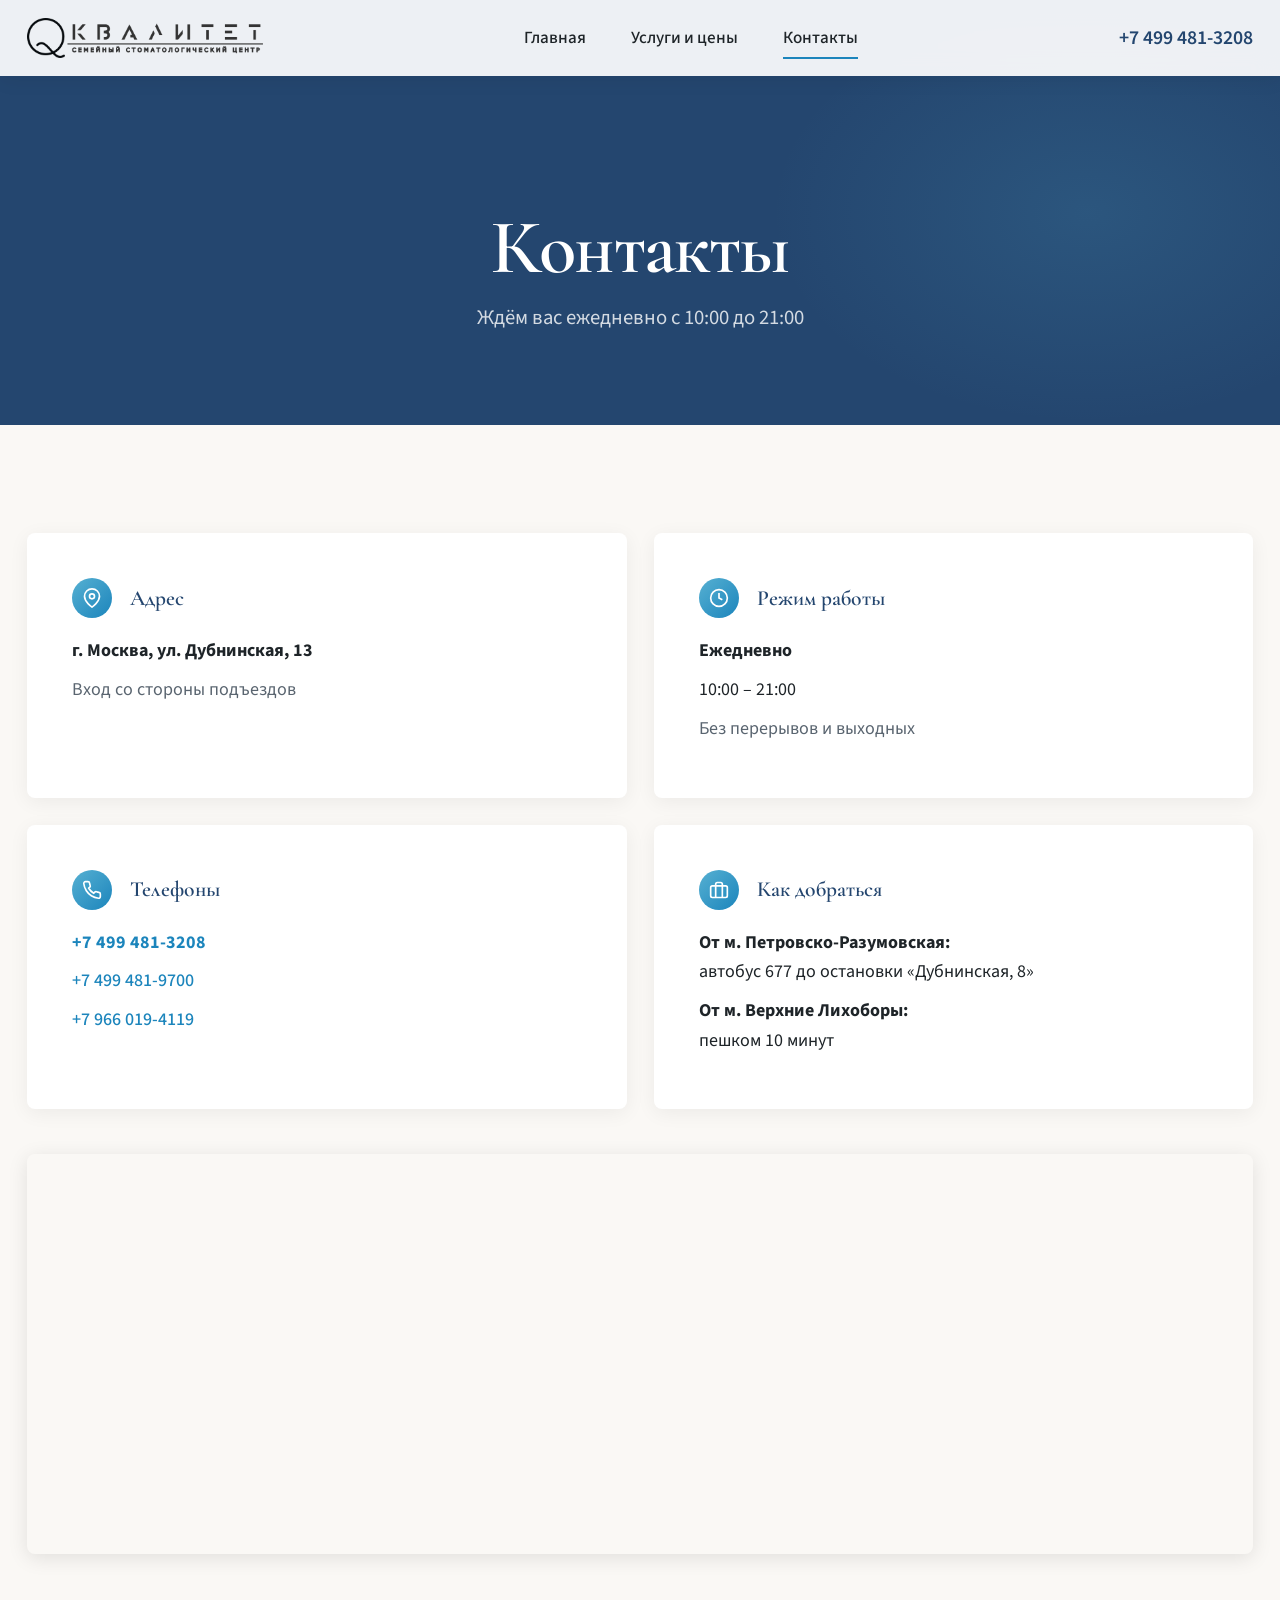
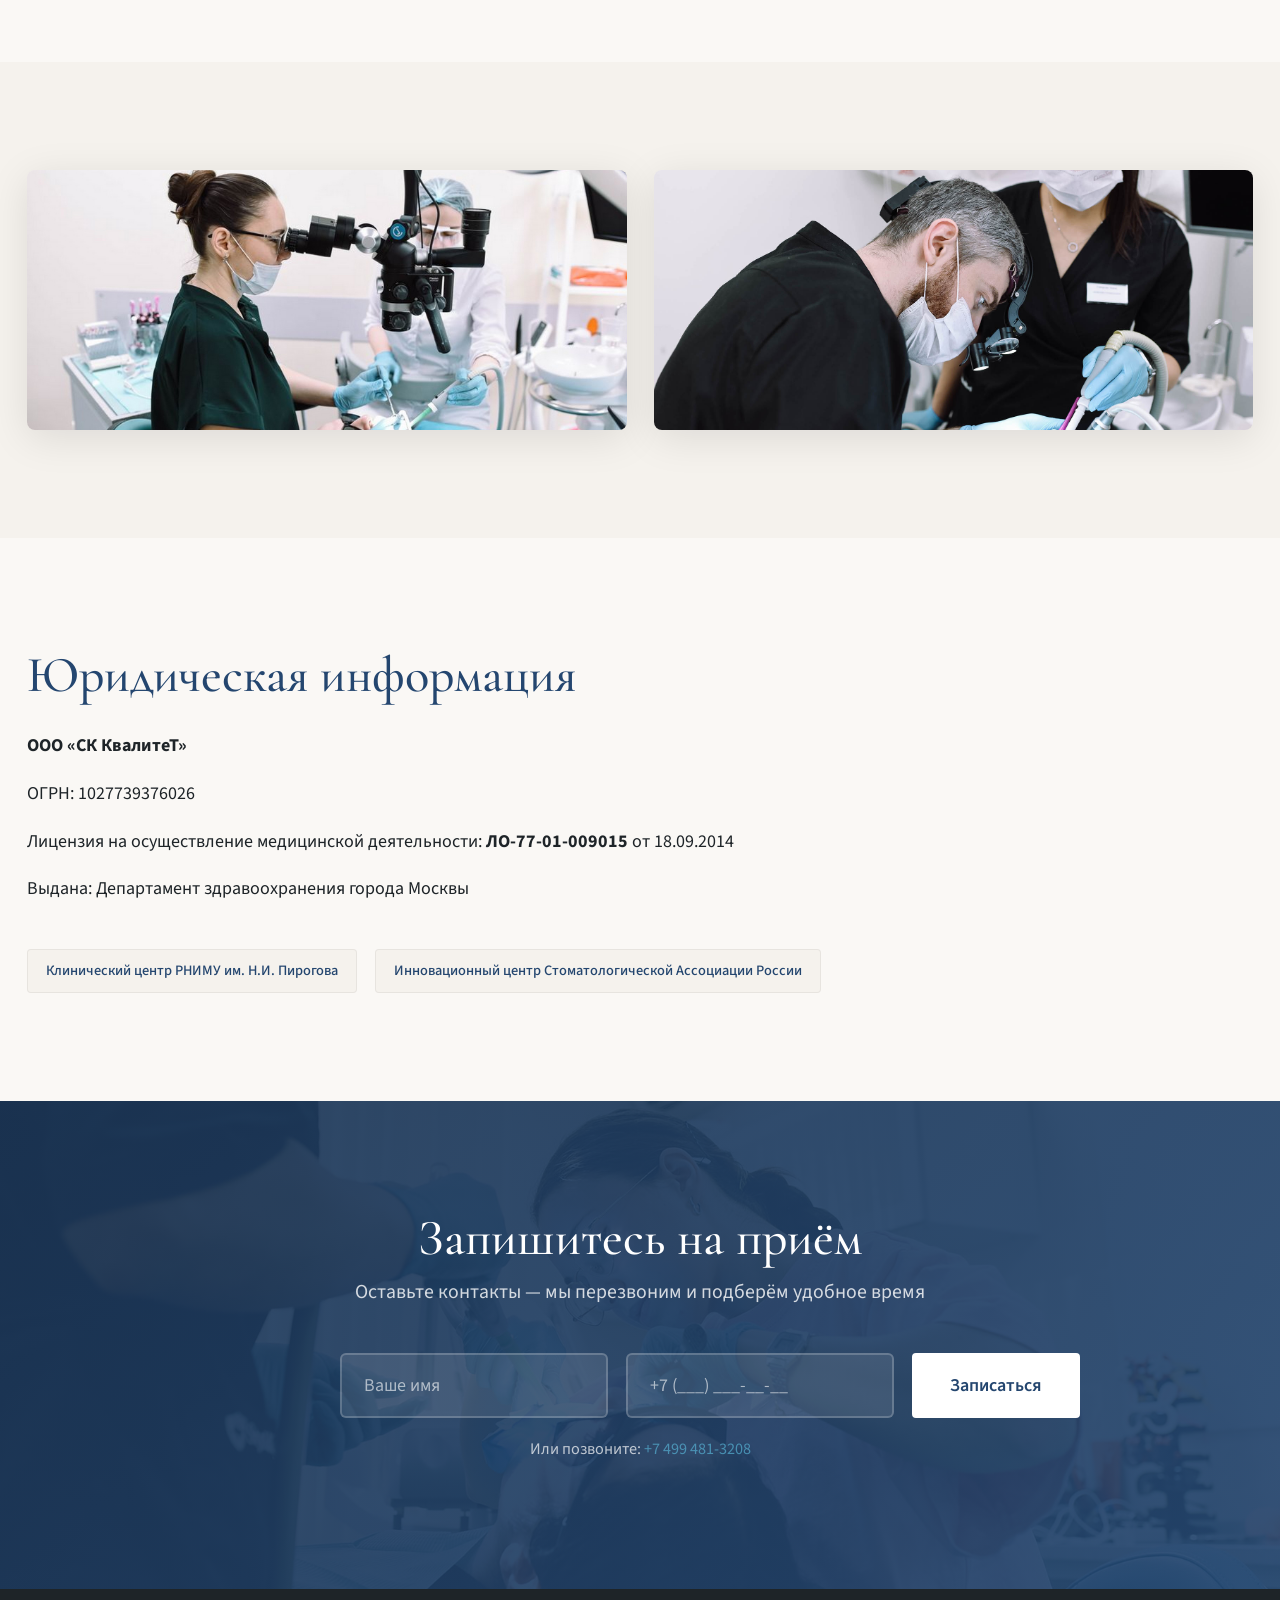
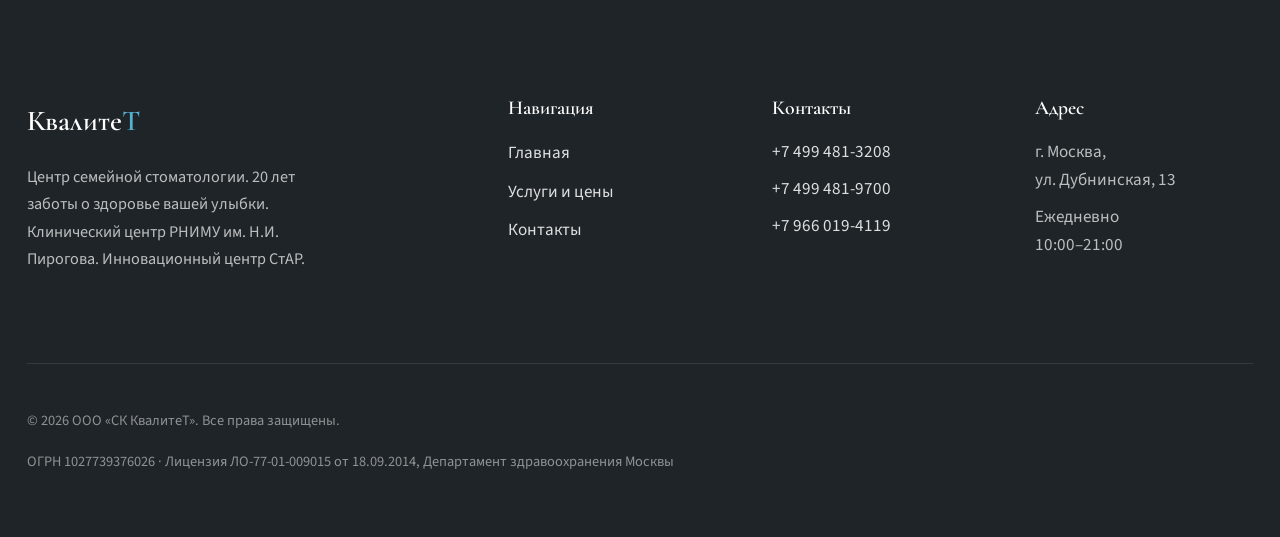
==== commit 3bce8c0d: "feat(kvalitet-clinic): use real logo and better Klepilin portrait - Replace text logo with real logo" ====
--- a/kvalitet-clinic/kontakty.html
+++ b/kvalitet-clinic/kontakty.html
@@ -19,7 +19,9 @@
   <header class="header is-scrolled" id="header">
     <div class="container">
       <div class="header__inner">
-        <a href="index.html" class="logo">Квалите<span>Т</span></a>
+        <a href="index.html" class="logo">
+          <img src="img/logo-white.png" alt="КвалитеТ — семейный стоматологический центр" class="logo__img">
+        </a>
         
         <nav class="nav">
           <ul class="nav__list">
--- a/kvalitet-clinic/css/style.css
+++ b/kvalitet-clinic/css/style.css
@@ -185,23 +185,32 @@
 }
 
 .logo {
+  display: flex;
+  align-items: center;
+  transition: filter var(--transition);
+}
+
+.logo__img {
+  height: 40px;
+  width: auto;
+}
+
+/* On scrolled (white bg), invert the white text to dark */
+.header.is-scrolled .logo {
+  filter: brightness(0.2);
+}
+
+/* Text logo for inner pages */
+.logo--text {
   font-family: var(--font-display);
-  font-size: 1.8rem;
-  font-weight: 600;
-  color: var(--white);
+  font-size: 1.6rem;
+  font-weight: 600;
+  color: var(--navy);
   letter-spacing: -0.01em;
   transition: color var(--transition);
 }
 
-.header.is-scrolled .logo {
-  color: var(--navy);
-}
-
-.logo span {
-  color: var(--cyan-light);
-}
-
-.header.is-scrolled .logo span {
+.logo--text span {
   color: var(--cyan-primary);
 }
 
@@ -595,8 +604,8 @@
 
 .about__portrait-img {
   width: 100%;
-  max-width: 320px;
-  aspect-ratio: 1;
+  max-width: 340px;
+  aspect-ratio: 3 / 4;
   object-fit: cover;
   object-position: center top;
   border-radius: 8px;
